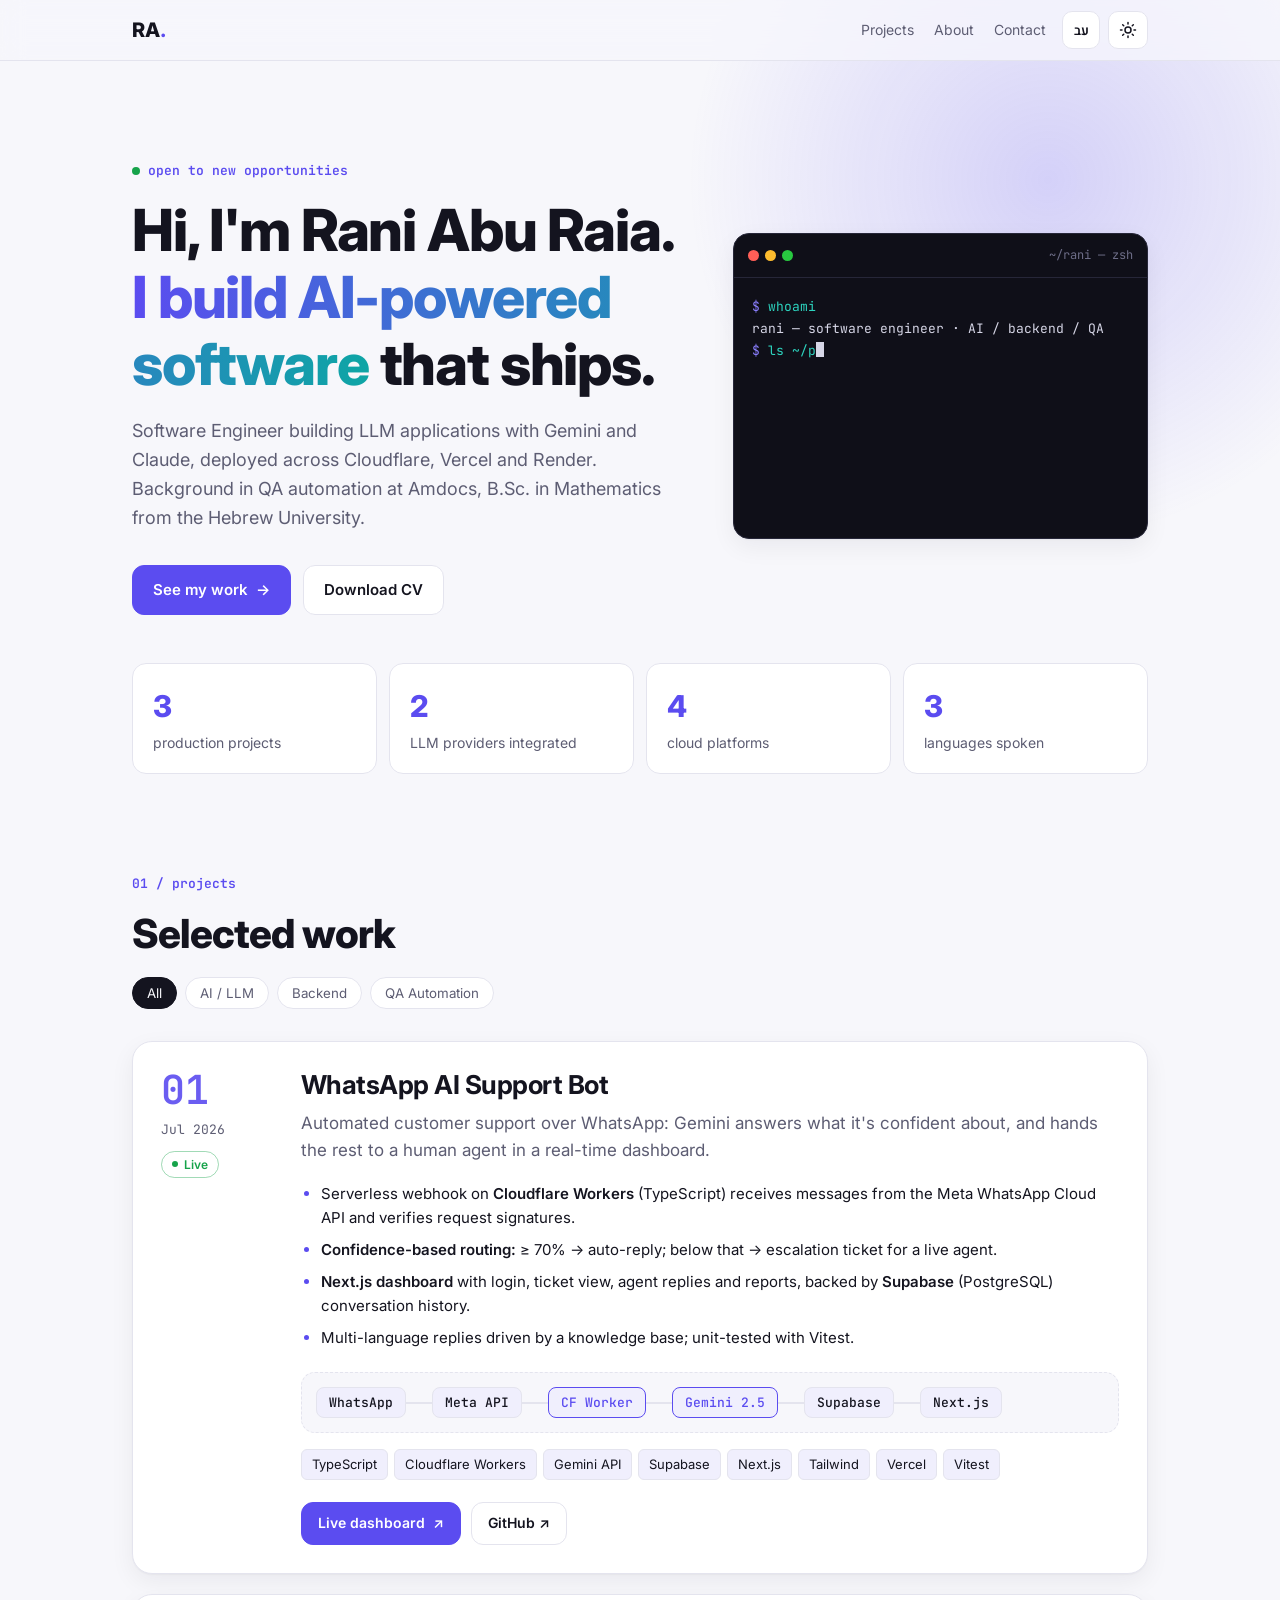
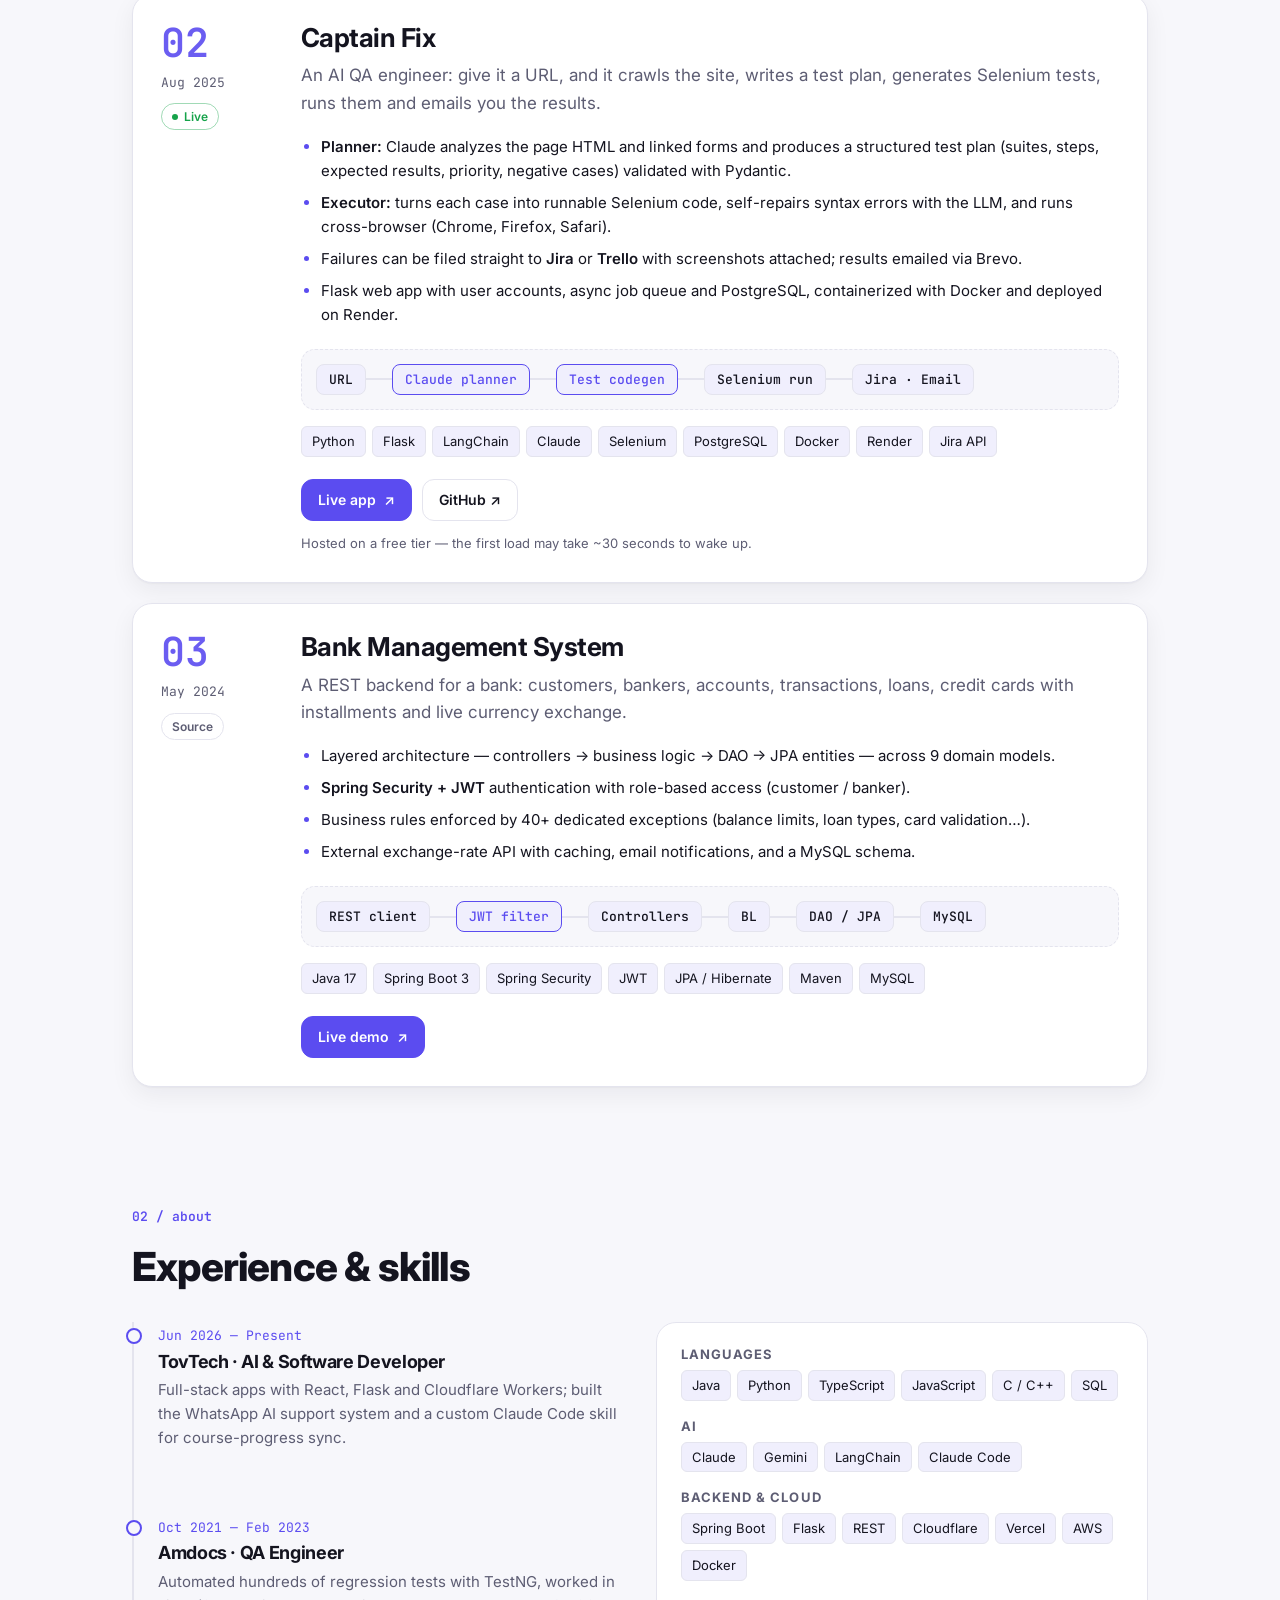
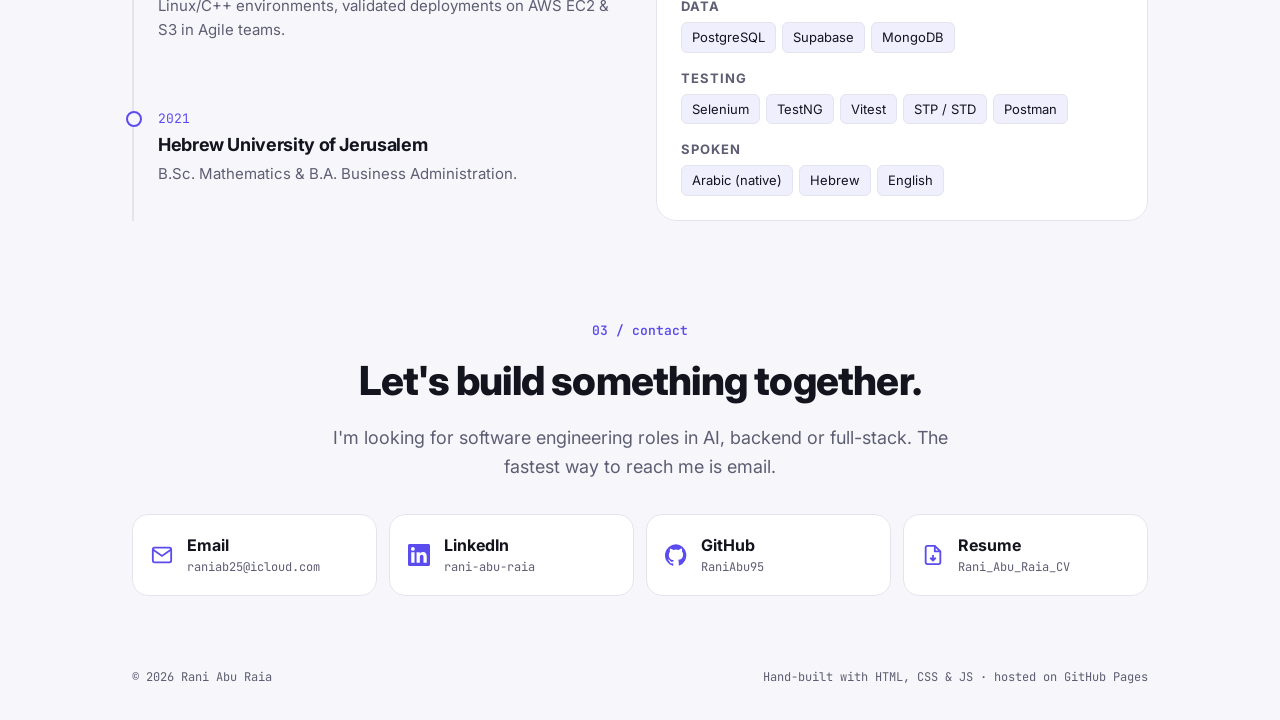
==== index.html @ 5d2013bf "Fix Hebrew spelling of name in hero Co-Authored-By: Claude Opus 5.5 (1M context) <noreply@anthropic." ====
<!doctype html>
<html lang="en" dir="ltr">
<head>
  <meta charset="utf-8">
  <meta name="viewport" content="width=device-width, initial-scale=1">
  <title>Rani Abu Raia · Portfolio</title>
  <meta name="description" content="Rani Abu Raia — Software Engineer building LLM applications. Projects: Captain Fix, WhatsApp AI Support Bot, Bank Management System.">
  <meta property="og:title" content="Rani Abu Raia · Portfolio">
  <meta property="og:description" content="Software Engineer building LLM applications (Gemini, Claude), deployed across cloud platforms.">
  <meta property="og:type" content="website">
  <link rel="icon" href="data:image/svg+xml,<svg xmlns='http://www.w3.org/2000/svg' viewBox='0 0 64 64'><rect width='64' height='64' rx='14' fill='%236d5efc'/><text x='32' y='42' font-family='monospace' font-size='28' font-weight='700' fill='white' text-anchor='middle'>RA</text></svg>">
  <link rel="preconnect" href="https://fonts.googleapis.com">
  <link rel="preconnect" href="https://fonts.gstatic.com" crossorigin>
  <link href="https://fonts.googleapis.com/css2?family=Inter:wght@400;500;600;700;800&family=Heebo:wght@400;500;700;800&family=JetBrains+Mono:wght@400;600&display=swap" rel="stylesheet">
  <link rel="stylesheet" href="style.css">
  <script>
    // Apply saved language/theme before paint to avoid a flash.
    try {
      var l = localStorage.getItem('lang'); if (l === 'he') { document.documentElement.lang = 'he'; document.documentElement.dir = 'rtl'; }
      var t = localStorage.getItem('theme'); if (t) document.documentElement.dataset.theme = t;
    } catch (e) {}
  </script>
</head>
<body>
  <header class="nav">
    <div class="wrap nav-inner">
      <a class="logo" href="#top">RA<span>.</span></a>
      <nav class="nav-links">
        <a href="#projects"><span lang="en">Projects</span><span lang="he">פרויקטים</span></a>
        <a href="#about"><span lang="en">About</span><span lang="he">עליי</span></a>
        <a href="#contact"><span lang="en">Contact</span><span lang="he">צור קשר</span></a>
      </nav>
      <div class="nav-actions">
        <button class="icon-btn" id="lang-toggle" aria-label="Switch language">
          <span lang="en">עב</span><span lang="he">EN</span>
        </button>
        <button class="icon-btn" id="theme-toggle" aria-label="Toggle theme">
          <svg class="i-sun" viewBox="0 0 24 24" width="18" height="18" fill="none" stroke="currentColor" stroke-width="2" stroke-linecap="round"><circle cx="12" cy="12" r="4"/><path d="M12 2v2M12 20v2M4.9 4.9l1.4 1.4M17.7 17.7l1.4 1.4M2 12h2M20 12h2M4.9 19.1l1.4-1.4M17.7 6.3l1.4-1.4"/></svg>
          <svg class="i-moon" viewBox="0 0 24 24" width="18" height="18" fill="none" stroke="currentColor" stroke-width="2" stroke-linecap="round"><path d="M21 12.8A9 9 0 1 1 11.2 3a7 7 0 0 0 9.8 9.8z"/></svg>
        </button>
      </div>
    </div>
  </header>

  <main id="top">
    <!-- HERO -->
    <section class="hero wrap">
      <div class="hero-text">
        <p class="eyebrow mono"><span class="dot"></span><span lang="en">Open to new opportunities</span><span lang="he">פתוח להזדמנויות חדשות</span></p>
        <h1>
          <span lang="en">Hi, I'm Rani Abu Raia.<br><span class="grad">I build AI-powered software</span> that ships.</span>
          <span lang="he">היי, אני ראני אבו ריא.<br><span class="grad">אני בונה תוכנה מבוססת AI</span> שעולה לאוויר.</span>
        </h1>
        <p class="lead">
          <span lang="en">Software Engineer building LLM applications with Gemini and Claude, deployed across Cloudflare, Vercel and Render. Background in QA automation at Amdocs, B.Sc. in Mathematics from the Hebrew University.</span>
          <span lang="he">מהנדס תוכנה שבונה אפליקציות LLM עם Gemini ו-Claude, ומפרסם אותן על Cloudflare, Vercel ו-Render. רקע באוטומציית QA באמדוקס, ותואר ראשון במתמטיקה מהאוניברסיטה העברית.</span>
        </p>
        <div class="cta">
          <a class="btn primary" href="#projects"><span lang="en">See my work</span><span lang="he">לפרויקטים שלי</span> <span class="arrow">→</span></a>
          <a class="btn" href="assets/Rani_Abu_Raia_CV.docx" download><span lang="en">Download CV</span><span lang="he">הורדת קורות חיים</span></a>
        </div>
      </div>

      <div class="terminal" aria-hidden="true">
        <div class="term-bar"><i></i><i></i><i></i><span class="mono">~/rani — zsh</span></div>
        <pre class="mono" id="term"></pre>
      </div>
    </section>

    <!-- STATS -->
    <section class="wrap stats">
      <div class="stat"><b>3</b><span lang="en">production projects</span><span lang="he">פרויקטים באוויר</span></div>
      <div class="stat"><b>2</b><span lang="en">LLM providers integrated</span><span lang="he">ספקי LLM משולבים</span></div>
      <div class="stat"><b>4</b><span lang="en">cloud platforms</span><span lang="he">פלטפורמות ענן</span></div>
      <div class="stat"><b>3</b><span lang="en">languages spoken</span><span lang="he">שפות מדוברות</span></div>
    </section>

    <!-- PROJECTS -->
    <section id="projects" class="wrap section">
      <div class="section-head">
        <p class="eyebrow mono">01 / <span lang="en">projects</span><span lang="he">פרויקטים</span></p>
        <h2><span lang="en">Selected work</span><span lang="he">עבודות נבחרות</span></h2>
        <div class="filters" role="tablist">
          <button class="chip active" data-filter="all"><span lang="en">All</span><span lang="he">הכל</span></button>
          <button class="chip" data-filter="ai">AI / LLM</button>
          <button class="chip" data-filter="backend">Backend</button>
          <button class="chip" data-filter="qa"><span lang="en">QA Automation</span><span lang="he">אוטומציית QA</span></button>
        </div>
      </div>

      <!-- WhatsApp -->
      <article class="project reveal" data-tags="ai backend">
        <div class="p-meta">
          <span class="p-num mono">01</span>
          <span class="p-date mono">Jul 2026</span>
          <span class="badge live"><span class="dot"></span>Live</span>
        </div>
        <div class="p-body">
          <h3><span lang="en">WhatsApp AI Support Bot</span><span lang="he">בוט תמיכה AI בוואטסאפ</span></h3>
          <p class="p-tagline">
            <span lang="en">Automated customer support over WhatsApp: Gemini answers what it's confident about, and hands the rest to a human agent in a real-time dashboard.</span>
            <span lang="he">מערכת תמיכת לקוחות אוטומטית בוואטסאפ: Gemini עונה כשהוא בטוח בתשובה, ומעביר את השאר לנציג אנושי בדשבורד בזמן אמת.</span>
          </p>
          <ul class="p-points">
            <li><span lang="en">Serverless webhook on <b>Cloudflare Workers</b> (TypeScript) receives messages from the Meta WhatsApp Cloud API and verifies request signatures.</span><span lang="he"><b>Webhook</b> ללא שרת על Cloudflare Workers ‏(TypeScript) שמקבל הודעות מ-Meta WhatsApp Cloud API ומאמת חתימות.</span></li>
            <li><span lang="en"><b>Confidence-based routing:</b> ≥ 70% → auto-reply; below that → escalation ticket for a live agent.</span><span lang="he"><b>ניתוב לפי רמת ביטחון:</b> מעל 70% – תשובה אוטומטית; מתחת – פתיחת קריאה לנציג אנושי.</span></li>
            <li><span lang="en"><b>Next.js dashboard</b> with login, ticket view, agent replies and reports, backed by <b>Supabase</b> (PostgreSQL) conversation history.</span><span lang="he"><b>דשבורד Next.js</b> עם התחברות, ניהול קריאות, מענה של נציגים ודוחות, על גבי היסטוריית שיחות ב-<b>Supabase</b>.</span></li>
            <li><span lang="en">Multi-language replies driven by a knowledge base; unit-tested with Vitest.</span><span lang="he">תמיכה בריבוי שפות על בסיס מאגר ידע; בדיקות יחידה עם Vitest.</span></li>
          </ul>
          <div class="flow" aria-label="Architecture">
            <span class="node">WhatsApp</span><span class="edge"></span>
            <span class="node">Meta API</span><span class="edge"></span>
            <span class="node hl">CF Worker</span><span class="edge"></span>
            <span class="node hl">Gemini 2.5</span><span class="edge"></span>
            <span class="node">Supabase</span><span class="edge"></span>
            <span class="node">Next.js</span>
          </div>
          <div class="stack">
            <span>TypeScript</span><span>Cloudflare Workers</span><span>Gemini API</span><span>Supabase</span><span>Next.js</span><span>Tailwind</span><span>Vercel</span><span>Vitest</span>
          </div>
          <div class="p-links">
            <a class="btn primary sm" href="https://whatsapp-support-bot-nine.vercel.app" target="_blank" rel="noopener"><span lang="en">Live dashboard</span><span lang="he">דשבורד חי</span> ↗</a>
            <a class="btn sm" href="https://github.com/RaniAbu95/whatsapp-support-bot" target="_blank" rel="noopener">GitHub ↗</a>
          </div>
        </div>
      </article>

      <!-- Captain Fix -->
      <article class="project reveal" data-tags="ai qa backend">
        <div class="p-meta">
          <span class="p-num mono">02</span>
          <span class="p-date mono">Aug 2025</span>
          <span class="badge live"><span class="dot"></span>Live</span>
        </div>
        <div class="p-body">
          <h3>Captain Fix</h3>
          <p class="p-tagline">
            <span lang="en">An AI QA engineer: give it a URL, and it crawls the site, writes a test plan, generates Selenium tests, runs them and emails you the results.</span>
            <span lang="he">מהנדס QA מבוסס AI: נותנים לו כתובת אתר, והוא סורק אותו, כותב תוכנית בדיקות, מייצר בדיקות Selenium, מריץ אותן ושולח את התוצאות במייל.</span>
          </p>
          <ul class="p-points">
            <li><span lang="en"><b>Planner:</b> Claude analyzes the page HTML and linked forms and produces a structured test plan (suites, steps, expected results, priority, negative cases) validated with Pydantic.</span><span lang="he"><b>Planner:</b> ‏Claude מנתח את ה-HTML של האתר ושל הטפסים המקושרים ומפיק תוכנית בדיקות מובנית (סוויטות, צעדים, תוצאה צפויה, עדיפות, בדיקות שליליות) שמאומתת עם Pydantic.</span></li>
            <li><span lang="en"><b>Executor:</b> turns each case into runnable Selenium code, self-repairs syntax errors with the LLM, and runs cross-browser (Chrome, Firefox, Safari).</span><span lang="he"><b>Executor:</b> ממיר כל מקרה בדיקה לקוד Selenium, מתקן שגיאות תחביר בעזרת ה-LLM, ומריץ על כמה דפדפנים (Chrome, Firefox, Safari).</span></li>
            <li><span lang="en">Failures can be filed straight to <b>Jira</b> or <b>Trello</b> with screenshots attached; results emailed via Brevo.</span><span lang="he">כשלונות נפתחים אוטומטית כבאגים ב-<b>Jira</b> או ב-<b>Trello</b> עם צילומי מסך; התוצאות נשלחות במייל דרך Brevo.</span></li>
            <li><span lang="en">Flask web app with user accounts, async job queue and PostgreSQL, containerized with Docker and deployed on Render.</span><span lang="he">אפליקציית Flask עם משתמשים, הרצה אסינכרונית ו-PostgreSQL, ארוזה ב-Docker ומפורסמת ב-Render.</span></li>
          </ul>
          <div class="flow" aria-label="Architecture">
            <span class="node">URL</span><span class="edge"></span>
            <span class="node hl">Claude planner</span><span class="edge"></span>
            <span class="node hl">Test codegen</span><span class="edge"></span>
            <span class="node">Selenium run</span><span class="edge"></span>
            <span class="node">Jira · Email</span>
          </div>
          <div class="stack">
            <span>Python</span><span>Flask</span><span>LangChain</span><span>Claude</span><span>Selenium</span><span>PostgreSQL</span><span>Docker</span><span>Render</span><span>Jira API</span>
          </div>
          <div class="p-links">
            <a class="btn primary sm" href="https://captin-fix-deployed-1.onrender.com/" target="_blank" rel="noopener"><span lang="en">Live app</span><span lang="he">אפליקציה חיה</span> ↗</a>
            <a class="btn sm" href="https://github.com/RaniAbu95/Captin-Fix-deployed" target="_blank" rel="noopener">GitHub ↗</a>
          </div>
          <p class="note"><span lang="en">Hosted on a free tier — the first load may take ~30 seconds to wake up.</span><span lang="he">מתארח בשכבה חינמית – הטעינה הראשונה עשויה לקחת כ-30 שניות.</span></p>
        </div>
      </article>

      <!-- Bank -->
      <article class="project reveal" data-tags="backend">
        <div class="p-meta">
          <span class="p-num mono">03</span>
          <span class="p-date mono">May 2024</span>
          <span class="badge"><span lang="en">Source</span><span lang="he">קוד</span></span>
        </div>
        <div class="p-body">
          <h3><span lang="en">Bank Management System</span><span lang="he">מערכת ניהול בנק</span></h3>
          <p class="p-tagline">
            <span lang="en">A REST backend for a bank: customers, bankers, accounts, transactions, loans, credit cards with installments and live currency exchange.</span>
            <span lang="he">שרת REST לבנק: לקוחות, בנקאים, חשבונות, העברות, הלוואות, כרטיסי אשראי עם תשלומים והמרת מטבע בזמן אמת.</span>
          </p>
          <ul class="p-points">
            <li><span lang="en">Layered architecture — controllers → business logic → DAO → JPA entities — across 9 domain models.</span><span lang="he">ארכיטקטורה בשכבות – Controllers ← לוגיקה עסקית ← DAO ← ישויות JPA – על פני 9 מודלים.</span></li>
            <li><span lang="en"><b>Spring Security + JWT</b> authentication with role-based access (customer / banker).</span><span lang="he">אימות עם <b>Spring Security + JWT</b> והרשאות לפי תפקיד (לקוח / בנקאי).</span></li>
            <li><span lang="en">Business rules enforced by 40+ dedicated exceptions (balance limits, loan types, card validation…).</span><span lang="he">כללים עסקיים שנאכפים דרך יותר מ-40 חריגות ייעודיות (מגבלות יתרה, סוגי הלוואות, אימות כרטיס…).</span></li>
            <li><span lang="en">External exchange-rate API with caching, email notifications, and a MySQL schema.</span><span lang="he">חיבור ל-API חיצוני לשערי מטבע עם Caching, התראות במייל וסכמת MySQL.</span></li>
          </ul>
          <div class="flow" aria-label="Architecture">
            <span class="node">REST client</span><span class="edge"></span>
            <span class="node hl">JWT filter</span><span class="edge"></span>
            <span class="node">Controllers</span><span class="edge"></span>
            <span class="node">BL</span><span class="edge"></span>
            <span class="node">DAO / JPA</span><span class="edge"></span>
            <span class="node">MySQL</span>
          </div>
          <div class="stack">
            <span>Java 17</span><span>Spring Boot 3</span><span>Spring Security</span><span>JWT</span><span>JPA / Hibernate</span><span>Maven</span><span>MySQL</span>
          </div>
          <div class="p-links">
            <a class="btn primary sm" href="https://bank.rani-support.com/login" target="_blank" rel="noopener"><span lang="en">Live demo</span><span lang="he">לאתר החי</span> ↗</a>
          </div>
        </div>
      </article>
    </section>

    <!-- ABOUT -->
    <section id="about" class="wrap section">
      <div class="section-head">
        <p class="eyebrow mono">02 / <span lang="en">about</span><span lang="he">עליי</span></p>
        <h2><span lang="en">Experience &amp; skills</span><span lang="he">ניסיון וכישורים</span></h2>
      </div>
      <div class="about-grid">
        <div class="timeline">
          <div class="t-item reveal">
            <span class="t-date mono">Jun 2026 — <span lang="en">Present</span><span lang="he">היום</span></span>
            <h4>TovTech · <span lang="en">AI &amp; Software Developer</span><span lang="he">מפתח AI ותוכנה</span></h4>
            <p><span lang="en">Full-stack apps with React, Flask and Cloudflare Workers; built the WhatsApp AI support system and a custom Claude Code skill for course-progress sync.</span><span lang="he">פיתוח Full-stack עם React, ‏Flask ו-Cloudflare Workers; בניית מערכת התמיכה בוואטסאפ ו-Skill מותאם ל-Claude Code לסנכרון התקדמות בקורסים.</span></p>
          </div>
          <div class="t-item reveal">
            <span class="t-date mono">Oct 2021 — Feb 2023</span>
            <h4>Amdocs · <span lang="en">QA Engineer</span><span lang="he">מהנדס QA</span></h4>
            <p><span lang="en">Automated hundreds of regression tests with TestNG, worked in Linux/C++ environments, validated deployments on AWS EC2 &amp; S3 in Agile teams.</span><span lang="he">אוטומציה של מאות בדיקות רגרסיה עם TestNG, עבודה בסביבות Linux/C++, ואימות פריסות על AWS EC2 ו-S3 בצוותי Agile.</span></p>
          </div>
          <div class="t-item reveal">
            <span class="t-date mono">2021</span>
            <h4><span lang="en">Hebrew University of Jerusalem</span><span lang="he">האוניברסיטה העברית בירושלים</span></h4>
            <p><span lang="en">B.Sc. Mathematics &amp; B.A. Business Administration.</span><span lang="he">B.Sc. במתמטיקה ו-B.A. במנהל עסקים.</span></p>
          </div>
        </div>
        <div class="skills reveal">
          <div class="s-group"><h5 lang="en">Languages</h5><h5 lang="he">שפות תכנות</h5><div class="stack"><span>Java</span><span>Python</span><span>TypeScript</span><span>JavaScript</span><span>C / C++</span><span>SQL</span></div></div>
          <div class="s-group"><h5>AI</h5><div class="stack"><span>Claude</span><span>Gemini</span><span>LangChain</span><span>Claude Code</span></div></div>
          <div class="s-group"><h5>Backend &amp; Cloud</h5><div class="stack"><span>Spring Boot</span><span>Flask</span><span>REST</span><span>Cloudflare</span><span>Vercel</span><span>AWS</span><span>Docker</span></div></div>
          <div class="s-group"><h5>Data</h5><div class="stack"><span>PostgreSQL</span><span>Supabase</span><span>MongoDB</span></div></div>
          <div class="s-group"><h5>Testing</h5><div class="stack"><span>Selenium</span><span>TestNG</span><span>Vitest</span><span>STP / STD</span><span>Postman</span></div></div>
          <div class="s-group"><h5 lang="en">Spoken</h5><h5 lang="he">שפות</h5><div class="stack"><span lang="en">Arabic (native)</span><span lang="he">ערבית (שפת אם)</span><span lang="en">Hebrew</span><span lang="he">עברית</span><span lang="en">English</span><span lang="he">אנגלית</span></div></div>
        </div>
      </div>
    </section>

    <!-- CONTACT -->
    <section id="contact" class="wrap section contact reveal">
      <p class="eyebrow mono">03 / <span lang="en">contact</span><span lang="he">צור קשר</span></p>
      <h2><span lang="en">Let's build something together.</span><span lang="he">בואו נבנה משהו ביחד.</span></h2>
      <p class="lead"><span lang="en">I'm looking for software engineering roles in AI, backend or full-stack. The fastest way to reach me is email.</span><span lang="he">אני מחפש תפקידי פיתוח תוכנה בתחומי AI, Backend או Full-stack. הדרך המהירה ביותר להשיג אותי היא במייל.</span></p>
      <div class="contact-links">
        <a class="c-card" href="mailto:raniab25@icloud.com">
          <svg viewBox="0 0 24 24" width="22" height="22" fill="none" stroke="currentColor" stroke-width="2"><rect x="2" y="4" width="20" height="16" rx="2"/><path d="m22 6-10 7L2 6"/></svg>
          <span><b>Email</b><small class="mono">raniab25@icloud.com</small></span>
        </a>
        <a class="c-card" href="https://www.linkedin.com/in/rani-abu-raia-162a55394/" target="_blank" rel="noopener">
          <svg viewBox="0 0 24 24" width="22" height="22" fill="currentColor"><path d="M20.45 20.45h-3.55v-5.57c0-1.33-.03-3.04-1.85-3.04-1.85 0-2.14 1.45-2.14 2.94v5.67H9.35V9h3.41v1.56h.05c.48-.9 1.64-1.85 3.37-1.85 3.6 0 4.27 2.37 4.27 5.46v6.28zM5.34 7.43a2.06 2.06 0 1 1 0-4.12 2.06 2.06 0 0 1 0 4.12zM7.12 20.45H3.56V9h3.56v11.45zM22.22 0H1.77C.79 0 0 .77 0 1.73v20.54C0 23.23.79 24 1.77 24h20.45c.98 0 1.78-.77 1.78-1.73V1.73C24 .77 23.2 0 22.22 0z"/></svg>
          <span><b>LinkedIn</b><small class="mono">rani-abu-raia</small></span>
        </a>
        <a class="c-card" href="https://github.com/RaniAbu95" target="_blank" rel="noopener">
          <svg viewBox="0 0 24 24" width="22" height="22" fill="currentColor"><path d="M12 .3a12 12 0 0 0-3.8 23.4c.6.1.8-.3.8-.6v-2c-3.3.7-4-1.6-4-1.6-.6-1.4-1.4-1.8-1.4-1.8-1-.7.1-.7.1-.7 1.2.1 1.8 1.2 1.8 1.2 1 1.8 2.8 1.3 3.5 1 .1-.8.4-1.3.7-1.6-2.7-.3-5.5-1.3-5.5-6 0-1.2.5-2.3 1.3-3.1-.2-.4-.6-1.6.1-3.2 0 0 1-.3 3.3 1.2a11.5 11.5 0 0 1 6 0C17.3 4.7 18.3 5 18.3 5c.7 1.6.3 2.8.1 3.2.8.8 1.3 1.9 1.3 3.2 0 4.6-2.8 5.6-5.5 5.9.4.4.8 1.1.8 2.2v3.3c0 .3.2.7.8.6A12 12 0 0 0 12 .3"/></svg>
          <span><b>GitHub</b><small class="mono">RaniAbu95</small></span>
        </a>
        <a class="c-card" href="assets/Rani_Abu_Raia_CV.docx" download>
          <svg viewBox="0 0 24 24" width="22" height="22" fill="none" stroke="currentColor" stroke-width="2"><path d="M14 2H6a2 2 0 0 0-2 2v16a2 2 0 0 0 2 2h12a2 2 0 0 0 2-2V8z"/><path d="M14 2v6h6M12 18v-6M9 15l3 3 3-3"/></svg>
          <span><b lang="en">Resume</b><b lang="he">קורות חיים</b><small class="mono">Rani_Abu_Raia_CV</small></span>
        </a>
      </div>
    </section>
  </main>

  <footer class="wrap footer mono">
    <span>© <span id="year">2026</span> Rani Abu Raia</span>
    <span lang="en">Hand-built with HTML, CSS &amp; JS · hosted on GitHub Pages</span><span lang="he">נבנה ב-HTML, ‏CSS ו-JS · מתארח ב-GitHub Pages</span>
  </footer>

  <script src="script.js"></script>
</body>
</html>
---- style.css ----
/* ---------- tokens ---------- */
:root {
  --bg: #f7f7fb;
  --bg-2: #ffffff;
  --text: #14141f;
  --muted: #5d5d73;
  --line: #e4e4ee;
  --accent: #5b4cf0;
  --accent-2: #0ea5a5;
  --node: #f0effd;
  --shadow: 0 1px 2px rgba(20, 20, 40, .04), 0 8px 24px rgba(20, 20, 40, .06);
  --live: #16a34a;
  color-scheme: light;
}
@media (prefers-color-scheme: dark) {
  :root:not([data-theme="light"]) {
    --bg: #0b0b12;
    --bg-2: #13131d;
    --text: #ececf4;
    --muted: #9a9ab2;
    --line: #25253a;
    --accent: #8b7fff;
    --accent-2: #2dd4bf;
    --node: #1c1b2e;
    --shadow: 0 1px 2px rgba(0, 0, 0, .3), 0 8px 30px rgba(0, 0, 0, .35);
    --live: #4ade80;
    color-scheme: dark;
  }
}
:root[data-theme="dark"] {
  --bg: #0b0b12;
  --bg-2: #13131d;
  --text: #ececf4;
  --muted: #9a9ab2;
  --line: #25253a;
  --accent: #8b7fff;
  --accent-2: #2dd4bf;
  --node: #1c1b2e;
  --shadow: 0 1px 2px rgba(0, 0, 0, .3), 0 8px 30px rgba(0, 0, 0, .35);
  --live: #4ade80;
  color-scheme: dark;
}

/* ---------- language switching ---------- */
html[lang="en"] [lang="he"],
html[lang="he"] [lang="en"] { display: none !important; }

/* ---------- base ---------- */
* { box-sizing: border-box; }
html { scroll-behavior: smooth; scroll-padding-top: 72px; }
body {
  margin: 0;
  background: var(--bg);
  color: var(--text);
  font: 16px/1.6 "Inter", system-ui, sans-serif;
  -webkit-font-smoothing: antialiased;
  overflow-x: hidden;
}
html[lang="he"] body { font-family: "Heebo", "Inter", system-ui, sans-serif; }
body::before {
  content: "";
  position: fixed; inset: -20% -10% auto auto;
  width: 60vw; height: 60vw; max-width: 720px; max-height: 720px;
  background: radial-gradient(closest-side, color-mix(in srgb, var(--accent) 22%, transparent), transparent);
  pointer-events: none; z-index: -1;
}
a { color: inherit; text-decoration: none; }
.mono { font-family: "JetBrains Mono", ui-monospace, monospace; }
.wrap { width: 100%; max-width: 1080px; margin: 0 auto; padding: 0 16px; }
@media (min-width: 720px) { .wrap { padding: 0 32px; } }
h1, h2, h3, h4, h5 { margin: 0; line-height: 1.15; letter-spacing: -.02em; }
html[lang="he"] h1, html[lang="he"] h2, html[lang="he"] h3 { letter-spacing: 0; }

/* ---------- nav ---------- */
.nav {
  position: sticky; top: 0; z-index: 10;
  backdrop-filter: saturate(1.4) blur(12px);
  background: color-mix(in srgb, var(--bg) 78%, transparent);
  border-bottom: 1px solid var(--line);
}
.nav-inner { display: flex; align-items: center; gap: 16px; height: 60px; }
.logo { font-weight: 800; font-size: 20px; }
.logo span { color: var(--accent); }
.nav-links { display: flex; gap: 20px; margin-inline-start: auto; font-size: 14px; color: var(--muted); }
.nav-links a:hover { color: var(--text); }
.nav-actions { display: flex; gap: 8px; }
@media (max-width: 560px) { .nav-links { display: none; } .nav-actions { margin-inline-start: auto; } }
.icon-btn {
  display: grid; place-items: center;
  min-width: 38px; height: 38px; padding: 0 10px;
  border-radius: 10px; border: 1px solid var(--line);
  background: var(--bg-2); color: var(--text);
  font: 600 13px "Heebo", "Inter", sans-serif; cursor: pointer;
}
.icon-btn:hover { border-color: var(--accent); }
.i-moon { display: none; }
:root[data-theme="dark"] .i-sun { display: none; }
:root[data-theme="dark"] .i-moon { display: block; }

/* ---------- hero ---------- */
.hero {
  display: grid; gap: 40px; align-items: center;
  padding-top: 72px; padding-bottom: 48px;
}
@media (min-width: 920px) { .hero { grid-template-columns: 1.15fr .85fr; padding-top: 96px; } }
.eyebrow { display: inline-flex; align-items: center; gap: 8px; margin: 0 0 16px; color: var(--accent); font-size: 13px; font-weight: 600; text-transform: lowercase; }
.dot { width: 8px; height: 8px; border-radius: 50%; background: var(--live); box-shadow: 0 0 0 0 var(--live); animation: pulse 2s infinite; }
@keyframes pulse { 0% { box-shadow: 0 0 0 0 color-mix(in srgb, var(--live) 60%, transparent); } 70%, 100% { box-shadow: 0 0 0 8px transparent; } }
h1 { font-size: clamp(34px, 6vw, 58px); font-weight: 800; }
.grad { background: linear-gradient(90deg, var(--accent), var(--accent-2)); -webkit-background-clip: text; background-clip: text; color: transparent; }
.lead { color: var(--muted); font-size: 18px; max-width: 60ch; margin: 20px 0 0; }
.cta { display: flex; flex-wrap: wrap; gap: 12px; margin-top: 32px; }
.btn {
  display: inline-flex; align-items: center; gap: 8px;
  padding: 12px 20px; border-radius: 12px;
  border: 1px solid var(--line); background: var(--bg-2);
  font-weight: 600; font-size: 15px;
  transition: transform .15s, border-color .15s, box-shadow .15s;
}
.btn:hover { transform: translateY(-2px); border-color: var(--accent); box-shadow: var(--shadow); }
.btn.primary { background: var(--accent); border-color: var(--accent); color: #fff; }
.btn.sm { padding: 9px 16px; font-size: 14px; }
html[dir="rtl"] .arrow { transform: scaleX(-1); display: inline-block; }

.terminal {
  border-radius: 16px; overflow: hidden;
  background: #0f0f18; border: 1px solid #262638;
  box-shadow: var(--shadow); direction: ltr;
}
.term-bar { display: flex; align-items: center; gap: 6px; padding: 12px 14px; border-bottom: 1px solid #262638; }
.term-bar i { width: 11px; height: 11px; border-radius: 50%; background: #ff5f57; }
.term-bar i:nth-child(2) { background: #febc2e; }
.term-bar i:nth-child(3) { background: #28c840; }
.term-bar span { margin-inline-start: auto; font-size: 12px; color: #6e6e88; }
#term { margin: 0; padding: 18px; min-height: 260px; font-size: 13px; line-height: 1.7; color: #d6d6e6; white-space: pre-wrap; }
#term .p { color: #8b7fff; }
#term .c { color: #2dd4bf; }
#term .m { color: #6e6e88; }
#term .cursor { display: inline-block; width: 8px; height: 15px; background: #d6d6e6; vertical-align: -2px; animation: blink 1s steps(1) infinite; }
@keyframes blink { 50% { opacity: 0; } }

/* ---------- stats ---------- */
.stats { display: grid; grid-template-columns: repeat(2, 1fr); gap: 12px; }
@media (min-width: 720px) { .stats { grid-template-columns: repeat(4, 1fr); } }
.stat { padding: 18px 20px; border: 1px solid var(--line); border-radius: 14px; background: var(--bg-2); }
.stat b { display: block; font-size: 30px; font-weight: 800; color: var(--accent); }
.stat span { color: var(--muted); font-size: 14px; }

/* ---------- sections ---------- */
.section { padding-top: 96px; scroll-margin-top: -72px; }
.section-head { margin-bottom: 32px; }
h2 { font-size: clamp(28px, 4vw, 40px); font-weight: 800; }
.filters { display: flex; flex-wrap: wrap; gap: 8px; margin-top: 20px; }
.chip {
  padding: 7px 14px; border-radius: 999px; cursor: pointer;
  border: 1px solid var(--line); background: var(--bg-2); color: var(--muted);
  font: 500 14px inherit; font-family: inherit;
}
.chip:hover { color: var(--text); }
.chip.active { background: var(--text); color: var(--bg); border-color: var(--text); }

/* ---------- project cards ---------- */
.project {
  display: grid; gap: 20px;
  padding: 28px; margin-bottom: 20px;
  border: 1px solid var(--line); border-radius: 20px;
  background: var(--bg-2); box-shadow: var(--shadow);
  transition: border-color .2s, transform .2s;
}
@media (max-width: 480px) { .project { padding: 20px; } }
@media (min-width: 820px) { .project { grid-template-columns: 120px 1fr; } }
.project:hover { border-color: color-mix(in srgb, var(--accent) 45%, var(--line)); }
.project.hidden { display: none; }
.p-meta { display: flex; flex-wrap: wrap; gap: 10px; align-items: center; align-content: start; }
@media (min-width: 820px) { .p-meta { flex-direction: column; align-items: flex-start; } }
.p-num { font-size: 40px; font-weight: 600; line-height: 1; color: var(--accent); opacity: .9; }
.p-date { font-size: 13px; color: var(--muted); }
.badge { display: inline-flex; align-items: center; gap: 6px; padding: 3px 10px; border-radius: 999px; border: 1px solid var(--line); font-size: 12px; font-weight: 600; color: var(--muted); }
.badge.live { color: var(--live); border-color: color-mix(in srgb, var(--live) 40%, transparent); }
.badge .dot { width: 6px; height: 6px; }
.p-body h3 { font-size: 26px; font-weight: 700; }
.p-tagline { margin: 10px 0 0; font-size: 17px; color: var(--muted); }
.p-points { margin: 18px 0 0; padding-inline-start: 20px; display: grid; gap: 8px; font-size: 15px; }
.p-points li::marker { color: var(--accent); }
.p-points b { font-weight: 600; }

.flow {
  display: flex; flex-wrap: wrap; align-items: center; gap: 6px 0;
  margin-top: 22px; padding: 14px; border-radius: 14px;
  background: var(--bg); border: 1px dashed var(--line);
  direction: ltr;
}
.node { padding: 6px 12px; border-radius: 8px; background: var(--node); border: 1px solid var(--line); font: 500 13px "JetBrains Mono", monospace; white-space: nowrap; }
.node.hl { border-color: var(--accent); color: var(--accent); }
.edge { position: relative; width: 26px; height: 2px; background: var(--line); overflow: hidden; }
.edge::after { content: ""; position: absolute; top: 0; left: -40%; width: 40%; height: 100%; background: var(--accent); animation: flow 1.6s linear infinite; }
@keyframes flow { to { left: 100%; } }

.stack { display: flex; flex-wrap: wrap; gap: 6px; margin-top: 16px; }
.stack span { padding: 4px 10px; border-radius: 6px; font-size: 13px; background: var(--node); color: var(--text); border: 1px solid var(--line); }
.p-links { display: flex; flex-wrap: wrap; gap: 10px; margin-top: 22px; }
.note { margin: 12px 0 0; font-size: 13px; color: var(--muted); }

/* ---------- about ---------- */
.about-grid { display: grid; gap: 32px; }
@media (min-width: 880px) { .about-grid { grid-template-columns: 1fr 1fr; } }
.timeline { border-inline-start: 2px solid var(--line); padding-inline-start: 24px; display: grid; gap: 28px; }
.t-item { position: relative; }
.t-item::before { content: ""; position: absolute; inset-inline-start: -32px; top: 6px; width: 12px; height: 12px; border-radius: 50%; background: var(--bg); border: 2px solid var(--accent); }
.t-date { font-size: 13px; color: var(--accent); }
.t-item h4 { font-size: 18px; margin-top: 4px; }
.t-item p { margin: 6px 0 0; color: var(--muted); font-size: 15px; }
.skills { display: grid; gap: 18px; padding: 24px; border: 1px solid var(--line); border-radius: 20px; background: var(--bg-2); }
.s-group h5 { font-size: 13px; text-transform: uppercase; letter-spacing: .08em; color: var(--muted); }
.s-group .stack { margin-top: 8px; }

/* ---------- contact ---------- */
.contact { text-align: center; }
.contact .lead { margin-inline: auto; }
.contact-links { display: grid; gap: 12px; margin-top: 32px; grid-template-columns: 1fr; text-align: start; }
@media (min-width: 620px) { .contact-links { grid-template-columns: repeat(2, 1fr); } }
@media (min-width: 960px) { .contact-links { grid-template-columns: repeat(4, 1fr); } }
.c-card { display: flex; align-items: center; gap: 14px; padding: 18px; border-radius: 16px; border: 1px solid var(--line); background: var(--bg-2); transition: transform .15s, border-color .15s; min-width: 0; }
.c-card:hover { transform: translateY(-3px); border-color: var(--accent); }
.c-card svg { flex: none; color: var(--accent); }
.c-card span { display: grid; min-width: 0; }
.c-card small { color: var(--muted); font-size: 12px; overflow: hidden; text-overflow: ellipsis; white-space: nowrap; }

.footer { display: flex; flex-wrap: wrap; justify-content: space-between; gap: 8px; padding-top: 72px; padding-bottom: 32px; font-size: 12px; color: var(--muted); }

/* ---------- motion ---------- */
.reveal { opacity: 0; transform: translateY(18px); transition: opacity .6s ease, transform .6s ease; }
.reveal.in { opacity: 1; transform: none; }
@media (prefers-reduced-motion: reduce) {
  html { scroll-behavior: auto; }
  .reveal { opacity: 1; transform: none; transition: none; }
  .edge::after, .dot, #term .cursor { animation: none; }
}

/* keep grid children from overflowing narrow screens */
.hero > *, .project > *, .about-grid > * { min-width: 0; }
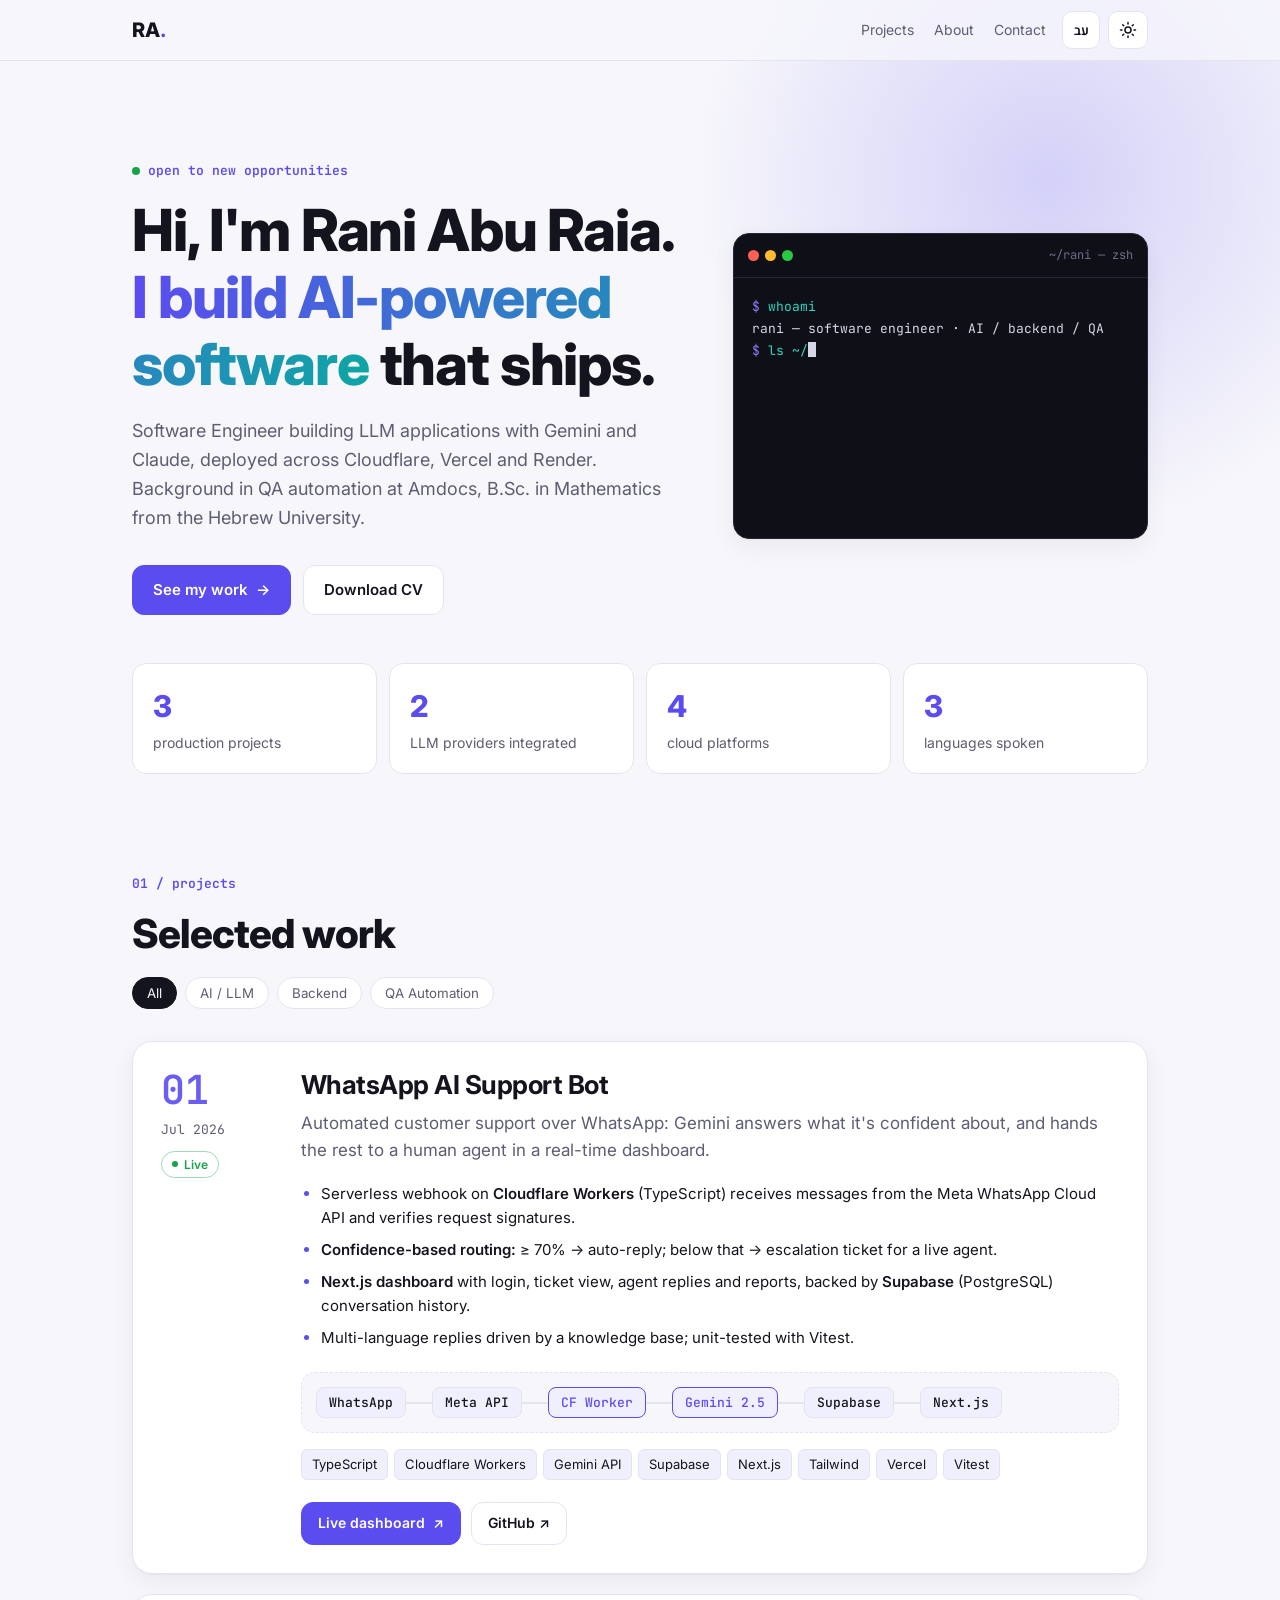
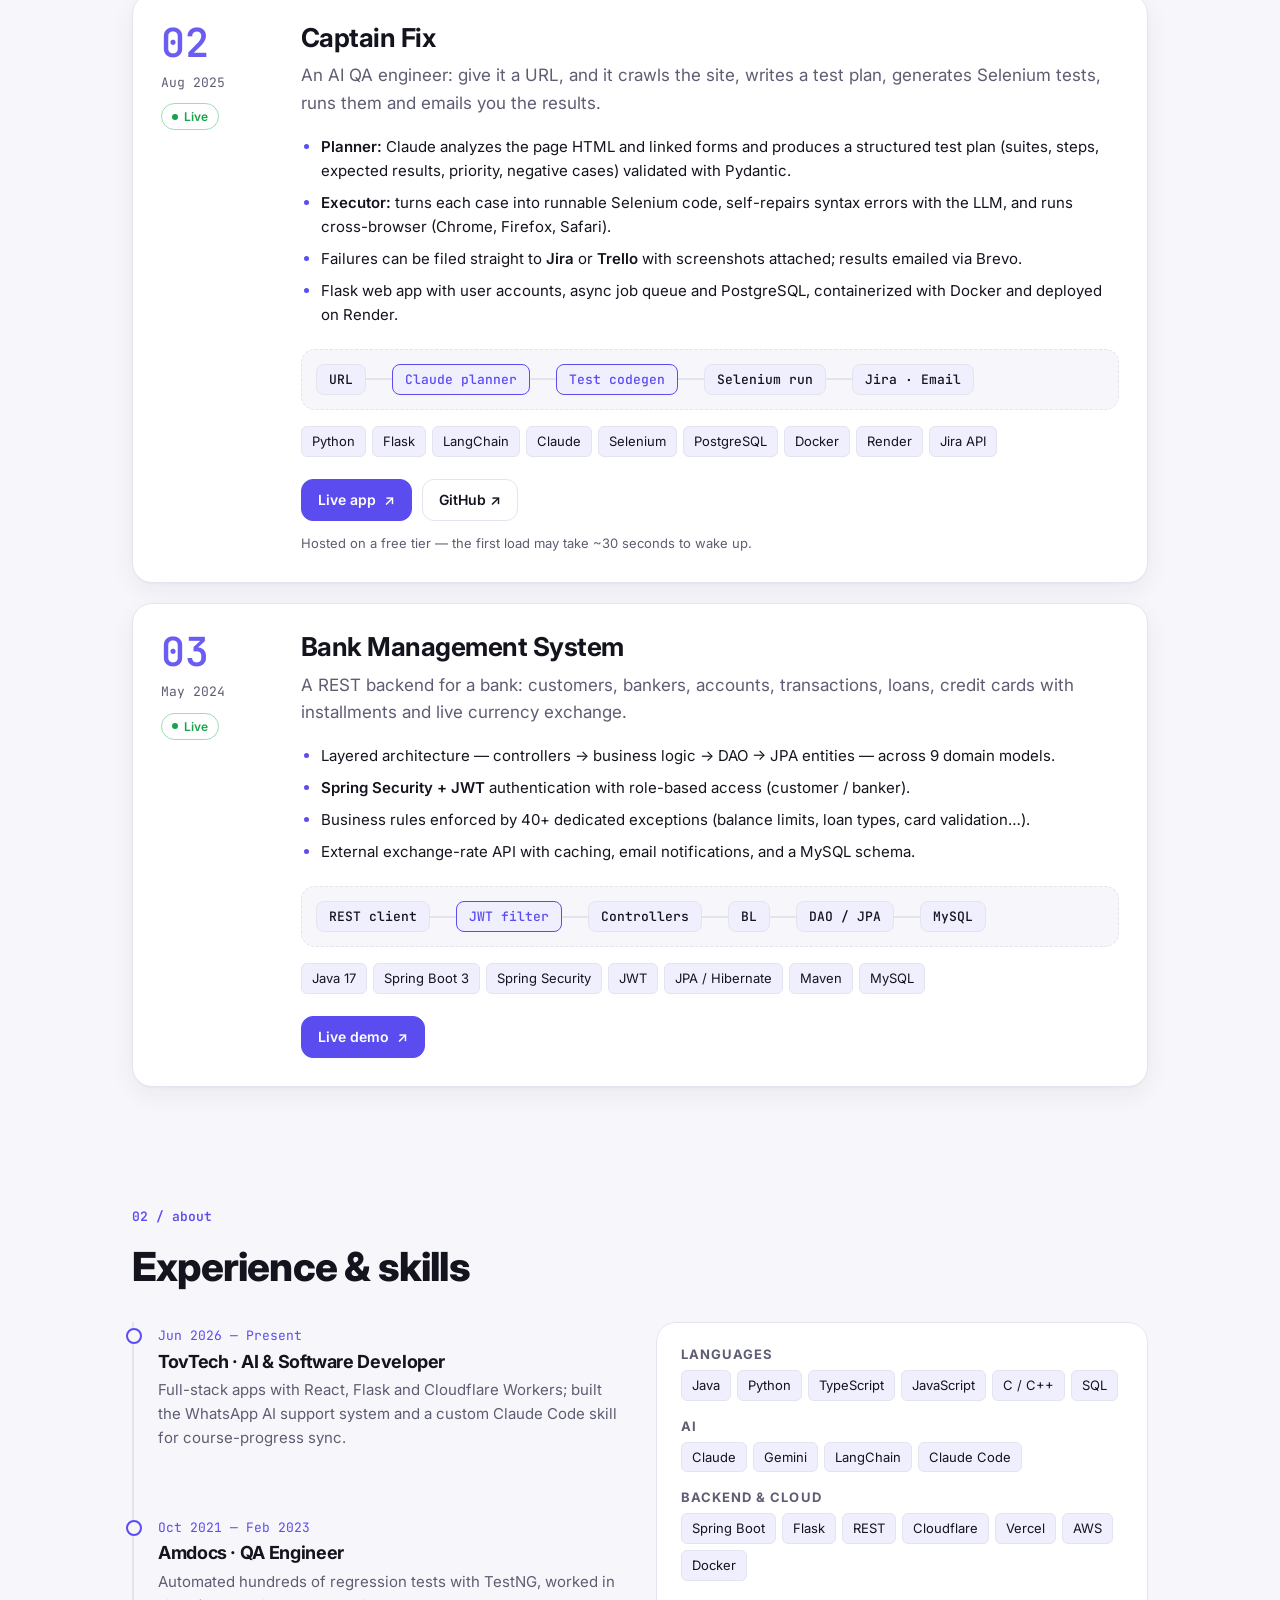
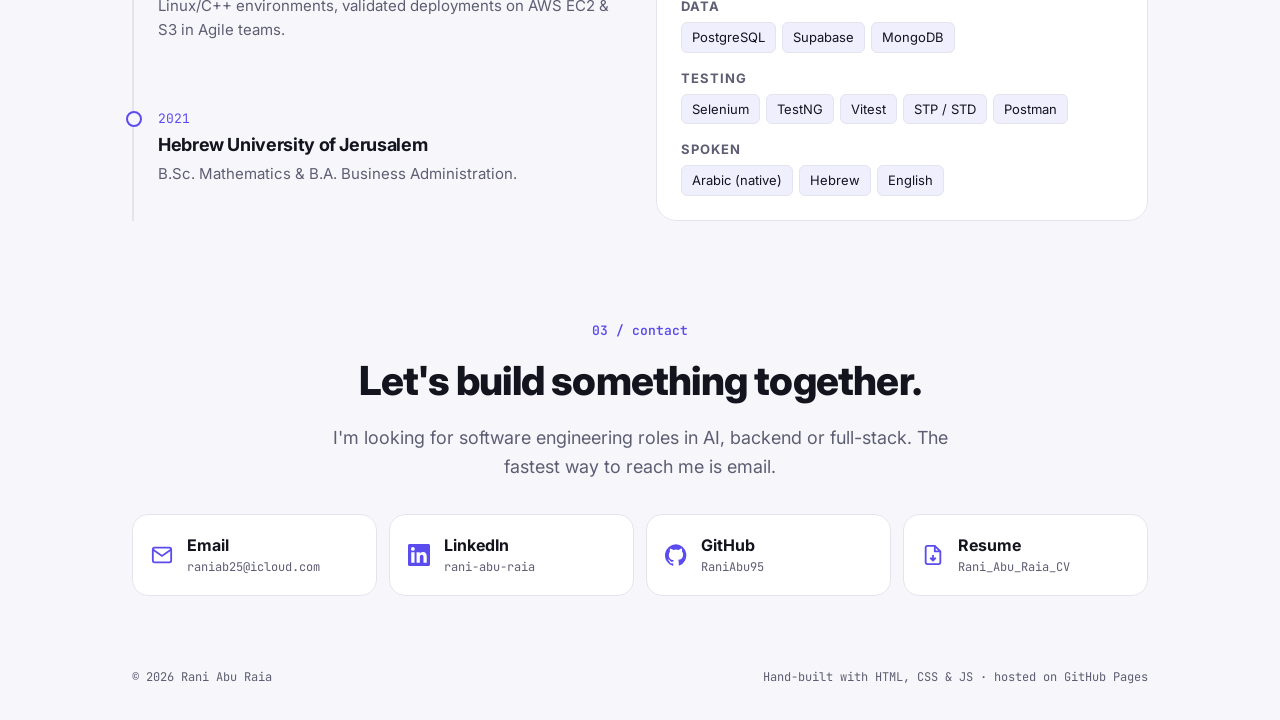
==== commit d9ab6a1c: "Mark Bank project as live Co-Authored-By: Claude Opus 5.5 (1M context) <noreply@anthropic.com>" ====
--- a/index.html
+++ b/index.html
@@ -167,7 +167,7 @@
         <div class="p-meta">
           <span class="p-num mono">03</span>
           <span class="p-date mono">May 2024</span>
-          <span class="badge"><span lang="en">Source</span><span lang="he">קוד</span></span>
+          <span class="badge live"><span class="dot"></span>Live</span>
         </div>
         <div class="p-body">
           <h3><span lang="en">Bank Management System</span><span lang="he">מערכת ניהול בנק</span></h3>
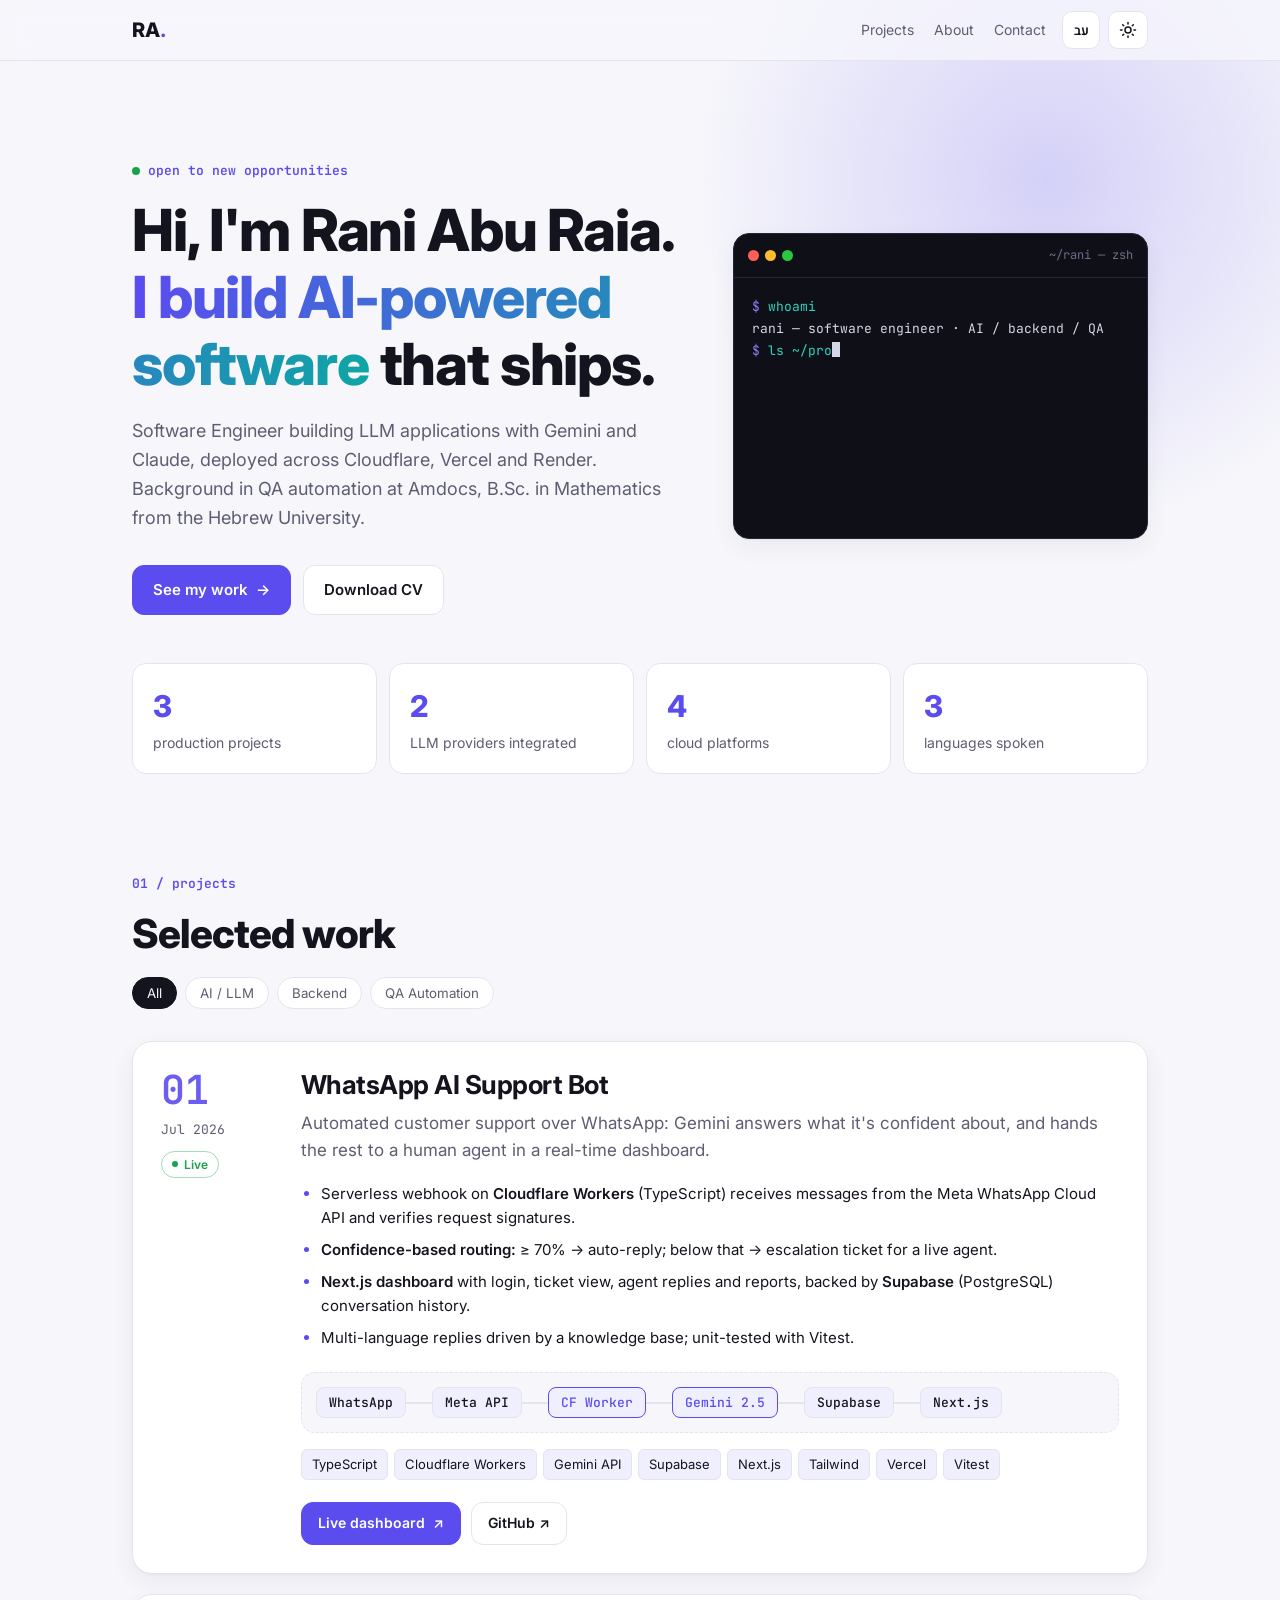
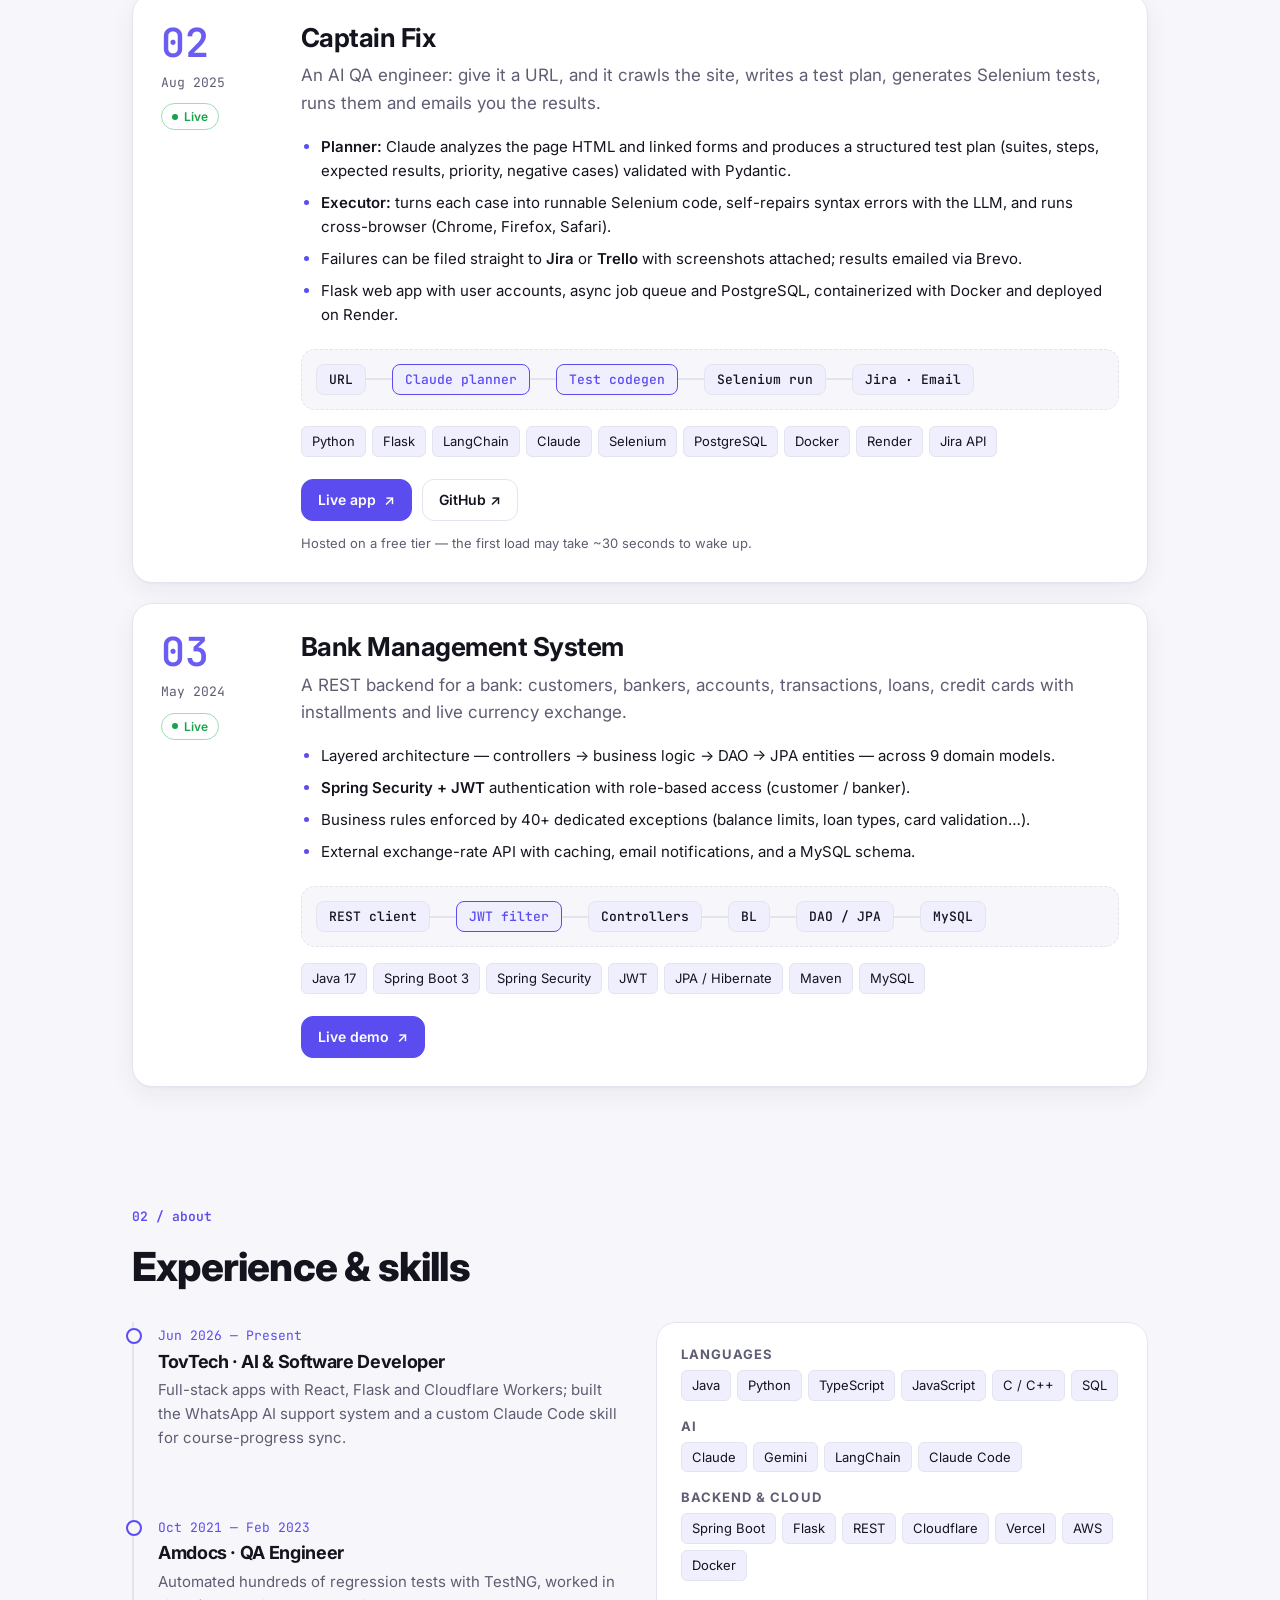
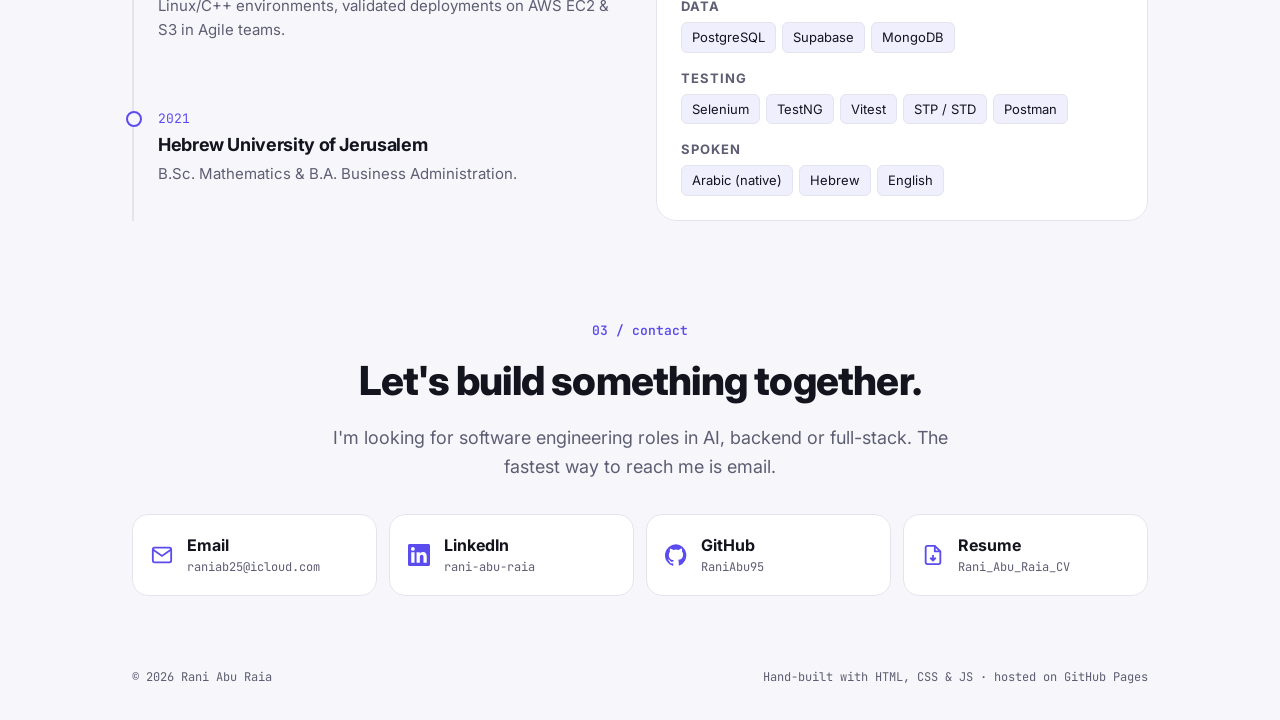
==== commit 58b0bc54: "Keep Bank live demo pointing at the login page Co-Authored-By: Claude Opus 5.5 (1M context) <noreply" ====
--- a/index.html
+++ b/index.html
@@ -119,7 +119,7 @@
             <span>TypeScript</span><span>Cloudflare Workers</span><span>Gemini API</span><span>Supabase</span><span>Next.js</span><span>Tailwind</span><span>Vercel</span><span>Vitest</span>
           </div>
           <div class="p-links">
-            <a class="btn primary sm" href="https://whatsapp-support-bot-nine.vercel.app" target="_blank" rel="noopener"><span lang="en">Live dashboard</span><span lang="he">דשבורד חי</span> ↗</a>
+            <a class="btn primary sm" href="https://whatsapp.rani-support.com" target="_blank" rel="noopener"><span lang="en">Live dashboard</span><span lang="he">דשבורד חי</span> ↗</a>
             <a class="btn sm" href="https://github.com/RaniAbu95/whatsapp-support-bot" target="_blank" rel="noopener">GitHub ↗</a>
           </div>
         </div>
@@ -155,7 +155,7 @@
             <span>Python</span><span>Flask</span><span>LangChain</span><span>Claude</span><span>Selenium</span><span>PostgreSQL</span><span>Docker</span><span>Render</span><span>Jira API</span>
           </div>
           <div class="p-links">
-            <a class="btn primary sm" href="https://captin-fix-deployed-1.onrender.com/" target="_blank" rel="noopener"><span lang="en">Live app</span><span lang="he">אפליקציה חיה</span> ↗</a>
+            <a class="btn primary sm" href="https://captain.rani-support.com/" target="_blank" rel="noopener"><span lang="en">Live app</span><span lang="he">אפליקציה חיה</span> ↗</a>
             <a class="btn sm" href="https://github.com/RaniAbu95/Captin-Fix-deployed" target="_blank" rel="noopener">GitHub ↗</a>
           </div>
           <p class="note"><span lang="en">Hosted on a free tier — the first load may take ~30 seconds to wake up.</span><span lang="he">מתארח בשכבה חינמית – הטעינה הראשונה עשויה לקחת כ-30 שניות.</span></p>
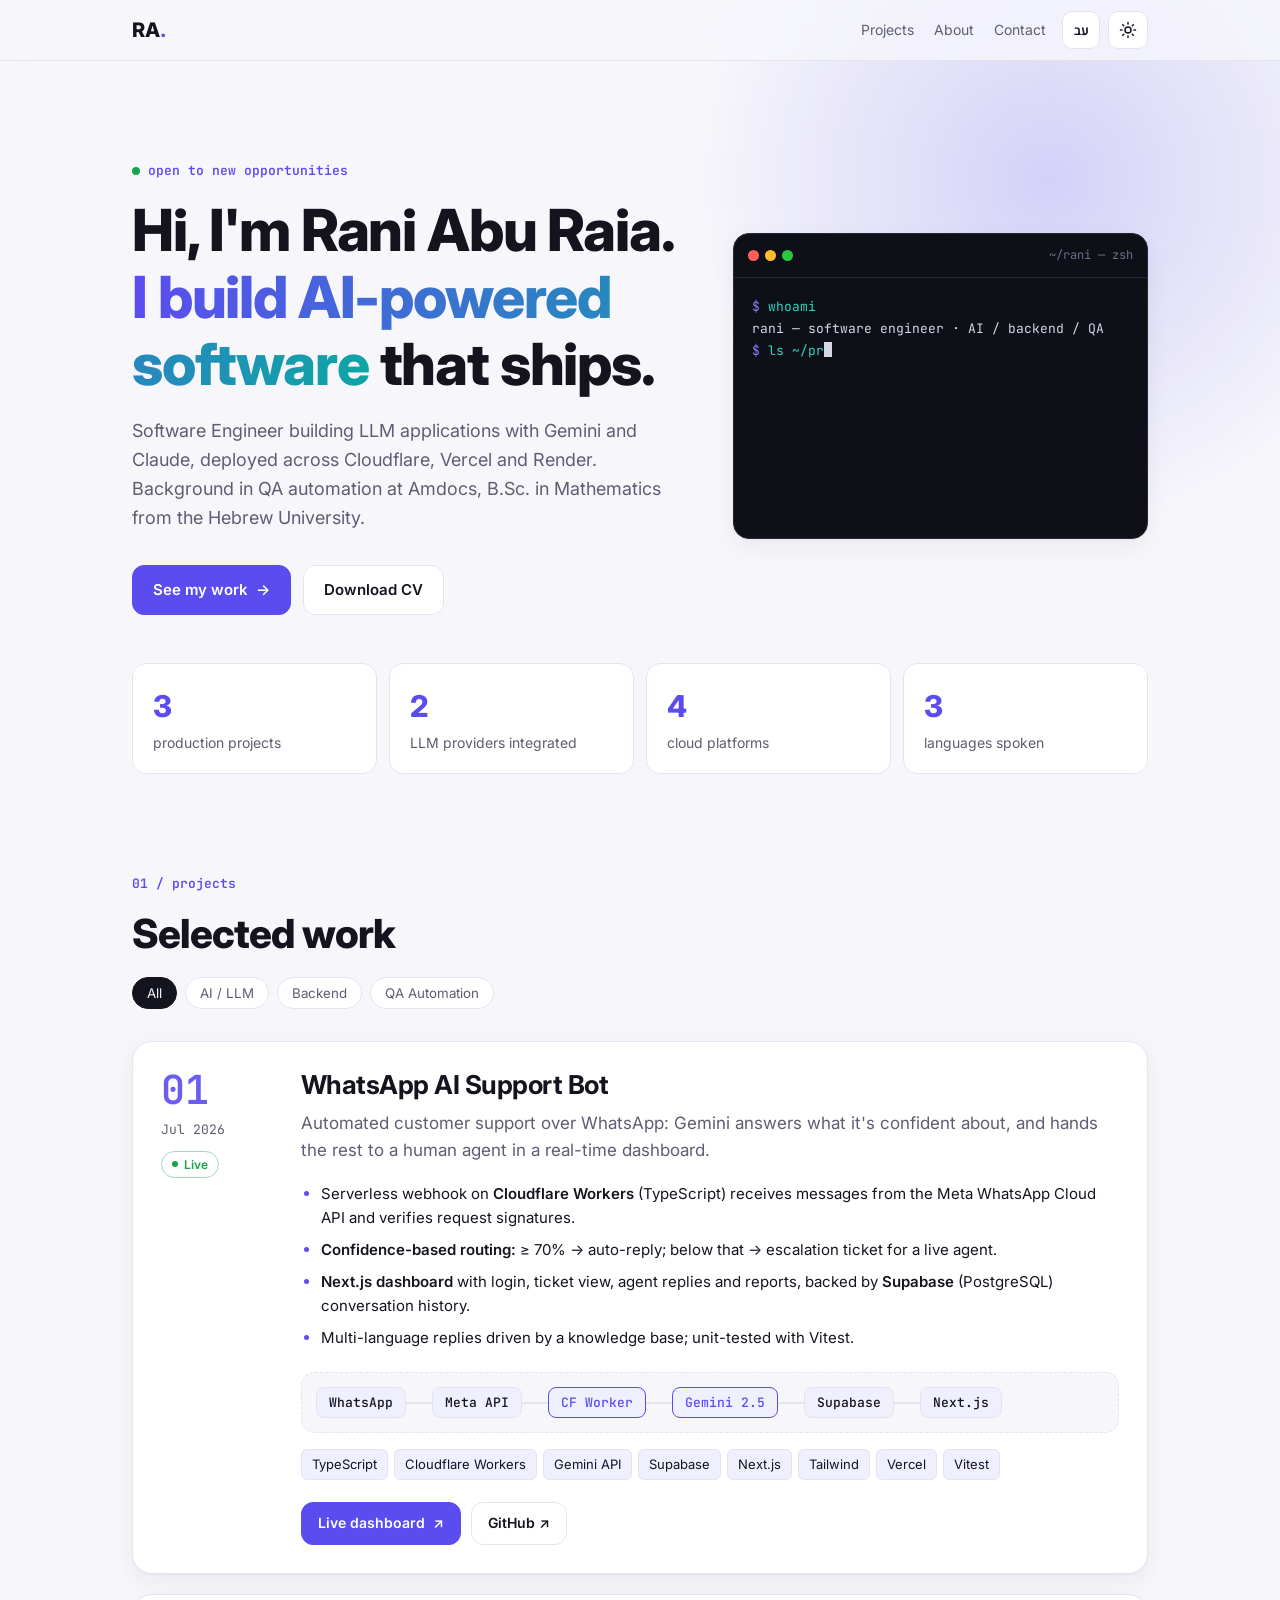
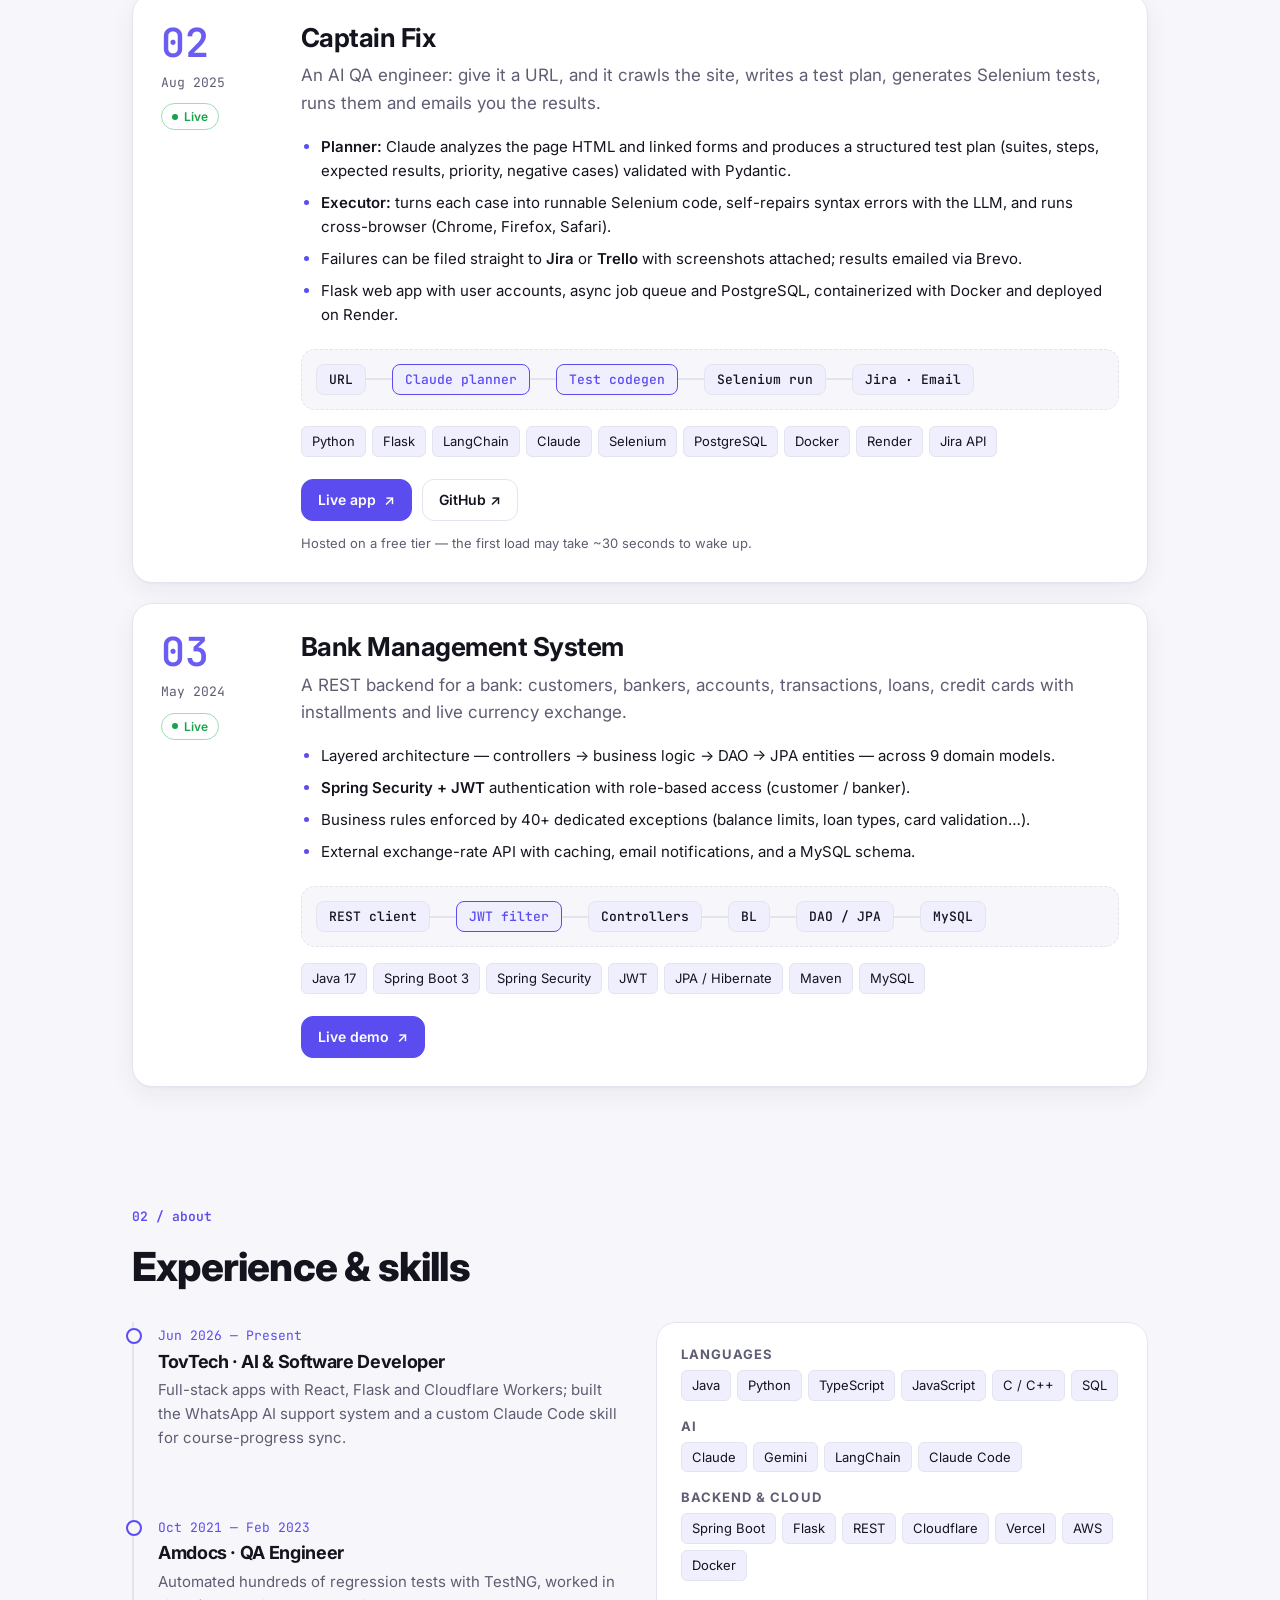
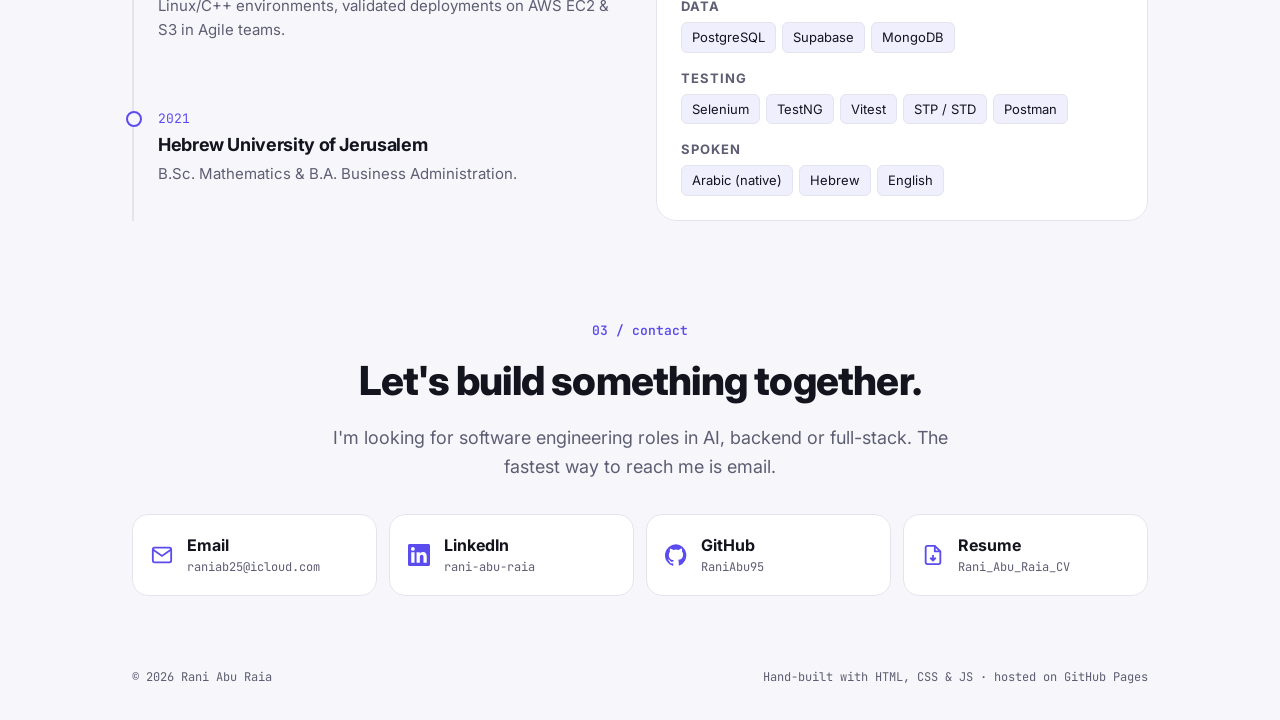
==== commit ce50b853: "Replace CV download with PDF version Co-Authored-By: Claude Opus 5.5 (1M context) <noreply@anthropic" ====
--- a/index.html
+++ b/index.html
@@ -57,7 +57,7 @@
         </p>
         <div class="cta">
           <a class="btn primary" href="#projects"><span lang="en">See my work</span><span lang="he">לפרויקטים שלי</span> <span class="arrow">→</span></a>
-          <a class="btn" href="assets/Rani_Abu_Raia_CV.docx" download><span lang="en">Download CV</span><span lang="he">הורדת קורות חיים</span></a>
+          <a class="btn" href="assets/Rani_Abu_Raia_CV.pdf" download><span lang="en">Download CV</span><span lang="he">הורדת קורות חיים</span></a>
         </div>
       </div>
 
@@ -252,7 +252,7 @@
           <svg viewBox="0 0 24 24" width="22" height="22" fill="currentColor"><path d="M12 .3a12 12 0 0 0-3.8 23.4c.6.1.8-.3.8-.6v-2c-3.3.7-4-1.6-4-1.6-.6-1.4-1.4-1.8-1.4-1.8-1-.7.1-.7.1-.7 1.2.1 1.8 1.2 1.8 1.2 1 1.8 2.8 1.3 3.5 1 .1-.8.4-1.3.7-1.6-2.7-.3-5.5-1.3-5.5-6 0-1.2.5-2.3 1.3-3.1-.2-.4-.6-1.6.1-3.2 0 0 1-.3 3.3 1.2a11.5 11.5 0 0 1 6 0C17.3 4.7 18.3 5 18.3 5c.7 1.6.3 2.8.1 3.2.8.8 1.3 1.9 1.3 3.2 0 4.6-2.8 5.6-5.5 5.9.4.4.8 1.1.8 2.2v3.3c0 .3.2.7.8.6A12 12 0 0 0 12 .3"/></svg>
           <span><b>GitHub</b><small class="mono">RaniAbu95</small></span>
         </a>
-        <a class="c-card" href="assets/Rani_Abu_Raia_CV.docx" download>
+        <a class="c-card" href="assets/Rani_Abu_Raia_CV.pdf" download>
           <svg viewBox="0 0 24 24" width="22" height="22" fill="none" stroke="currentColor" stroke-width="2"><path d="M14 2H6a2 2 0 0 0-2 2v16a2 2 0 0 0 2 2h12a2 2 0 0 0 2-2V8z"/><path d="M14 2v6h6M12 18v-6M9 15l3 3 3-3"/></svg>
           <span><b lang="en">Resume</b><b lang="he">קורות חיים</b><small class="mono">Rani_Abu_Raia_CV</small></span>
         </a>
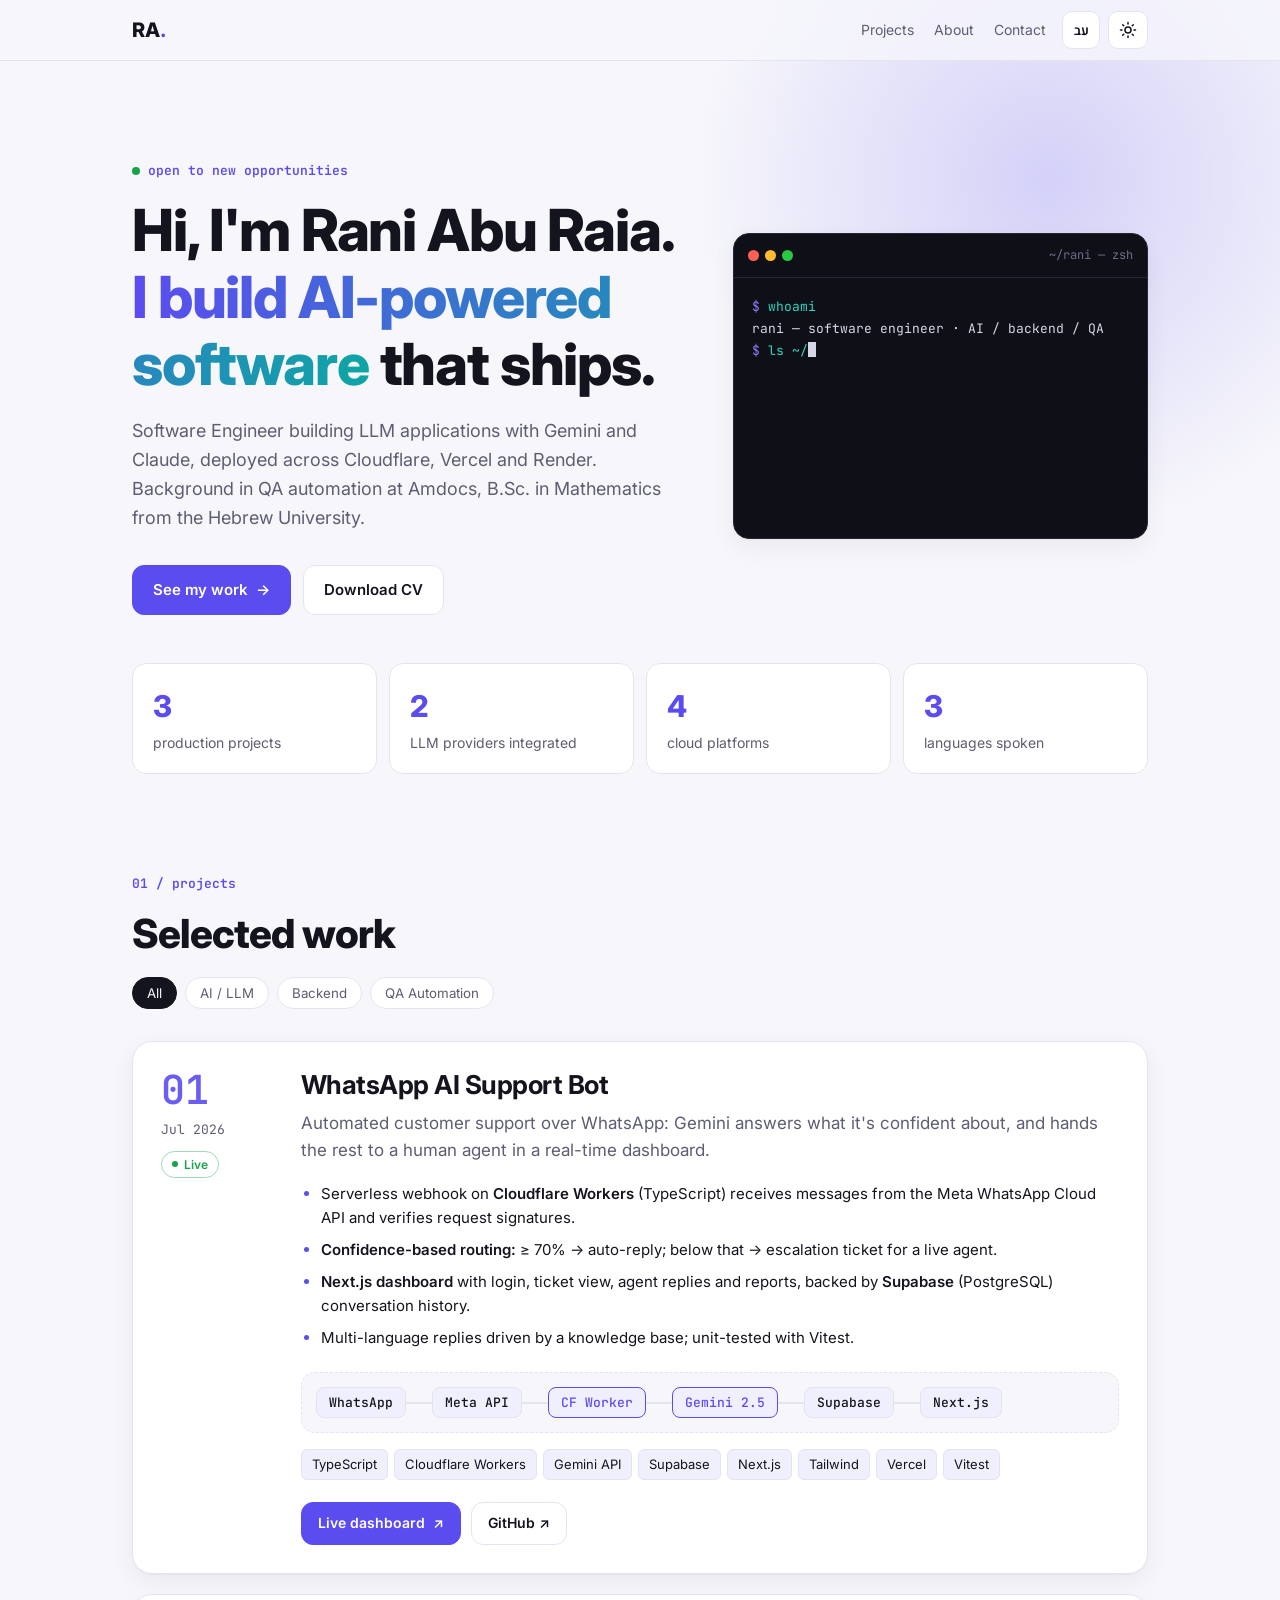
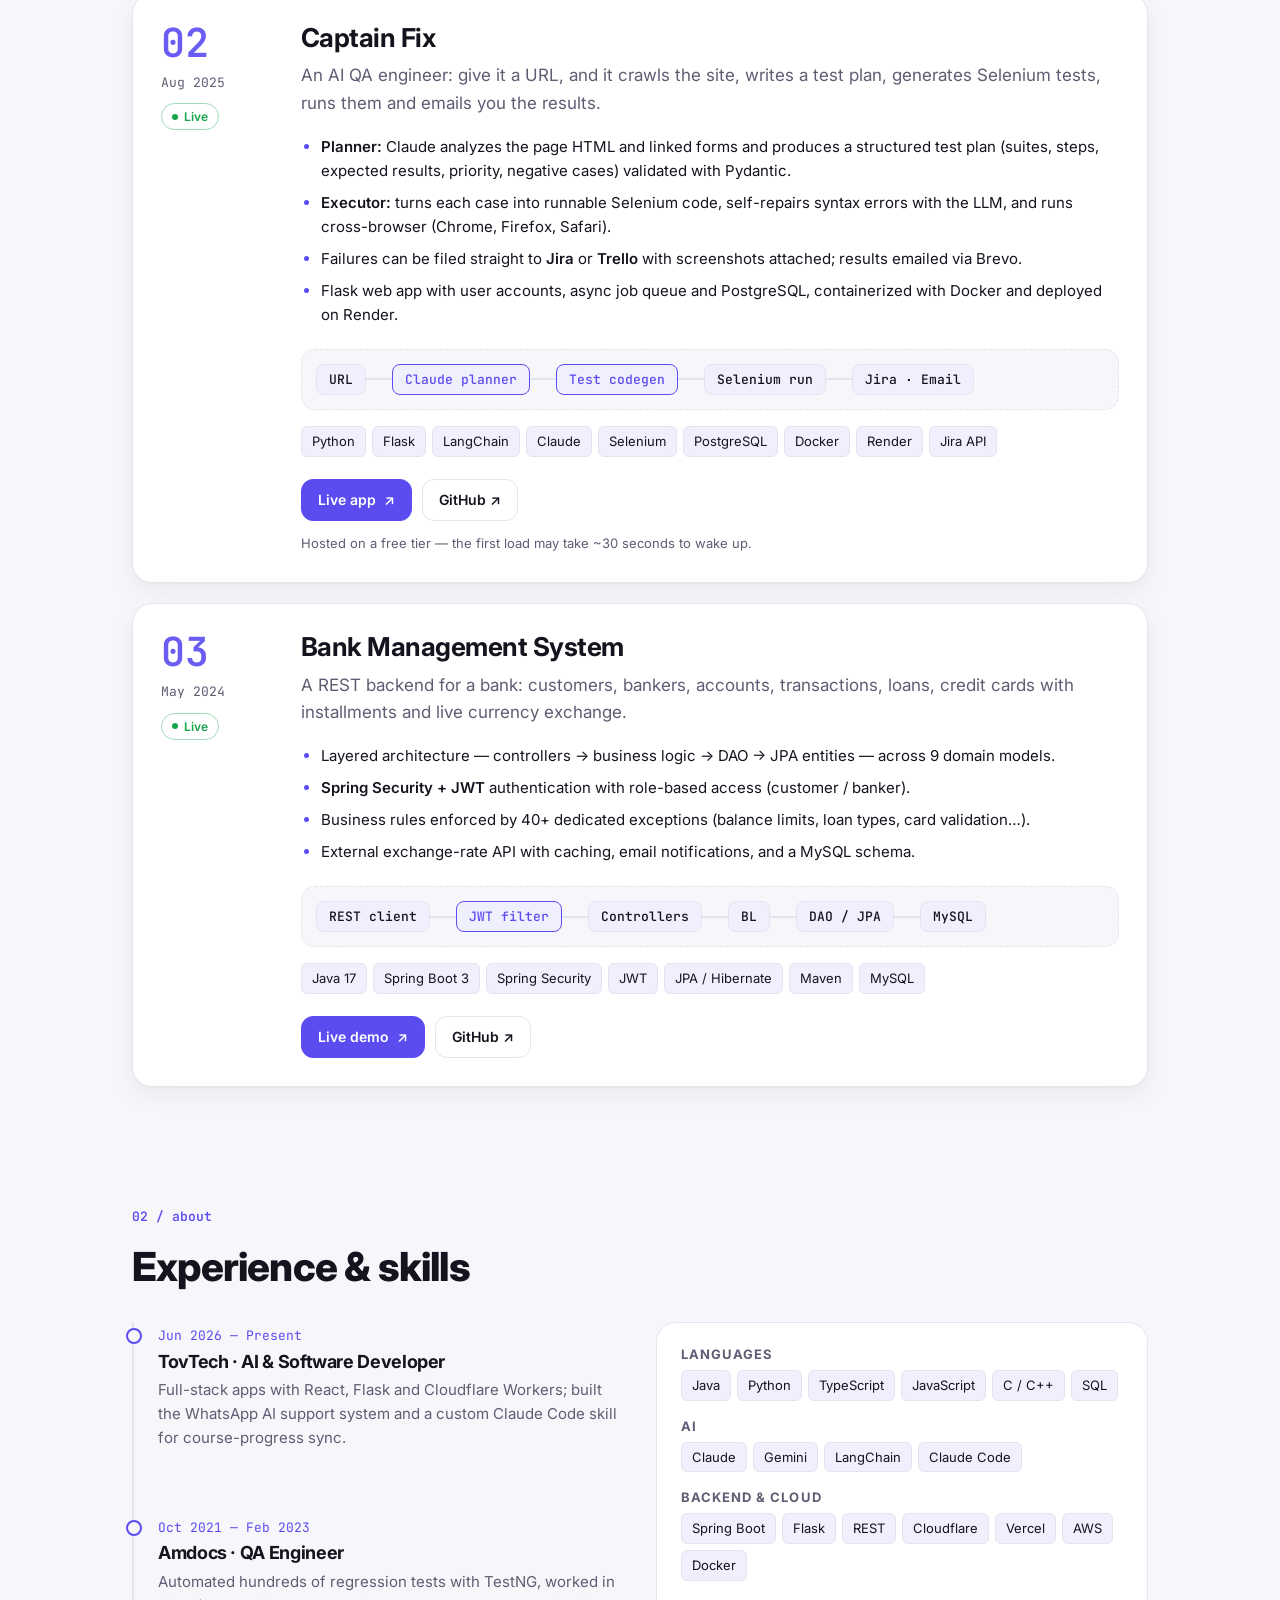
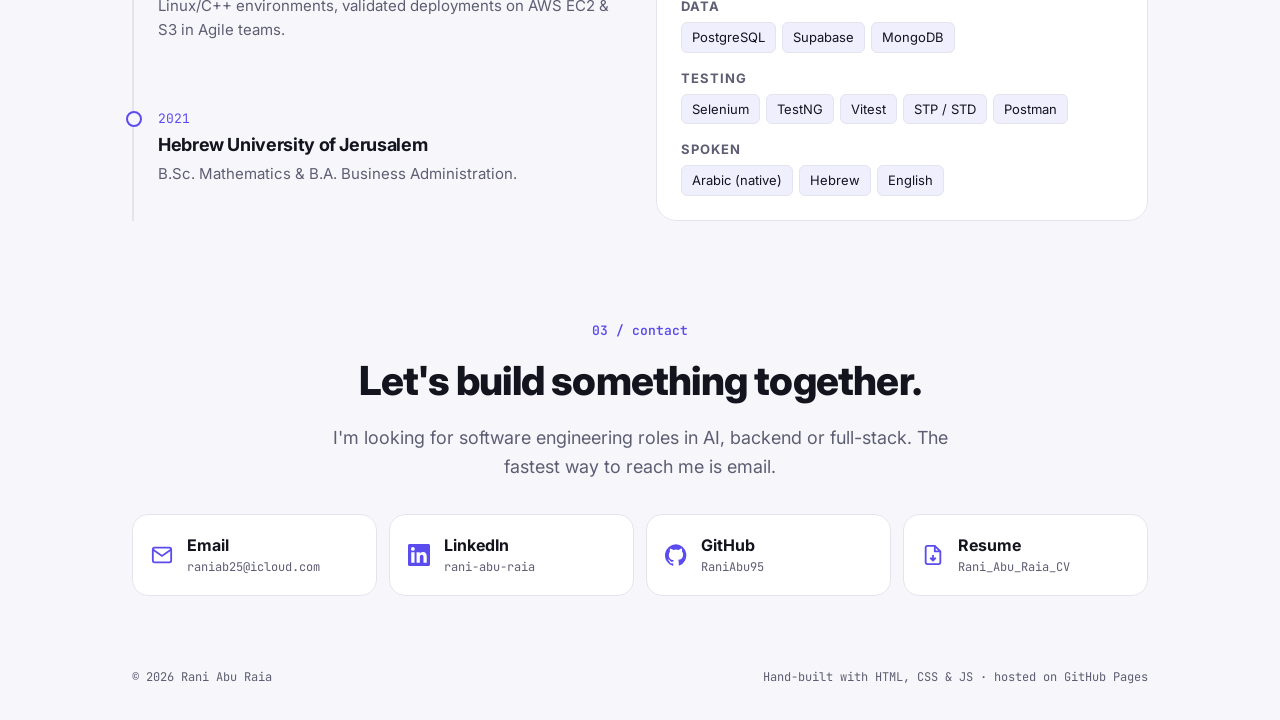
==== commit 6dde89c7: "Add GitHub link to Bank Management System project Co-Authored-By: Claude Opus 5.5 (1M context) <nore" ====
--- a/index.html
+++ b/index.html
@@ -194,6 +194,7 @@
           </div>
           <div class="p-links">
             <a class="btn primary sm" href="https://bank.rani-support.com/login" target="_blank" rel="noopener"><span lang="en">Live demo</span><span lang="he">לאתר החי</span> ↗</a>
+            <a class="btn sm" href="https://github.com/RaniAbu95/BANK" target="_blank" rel="noopener">GitHub ↗</a>
           </div>
         </div>
       </article>
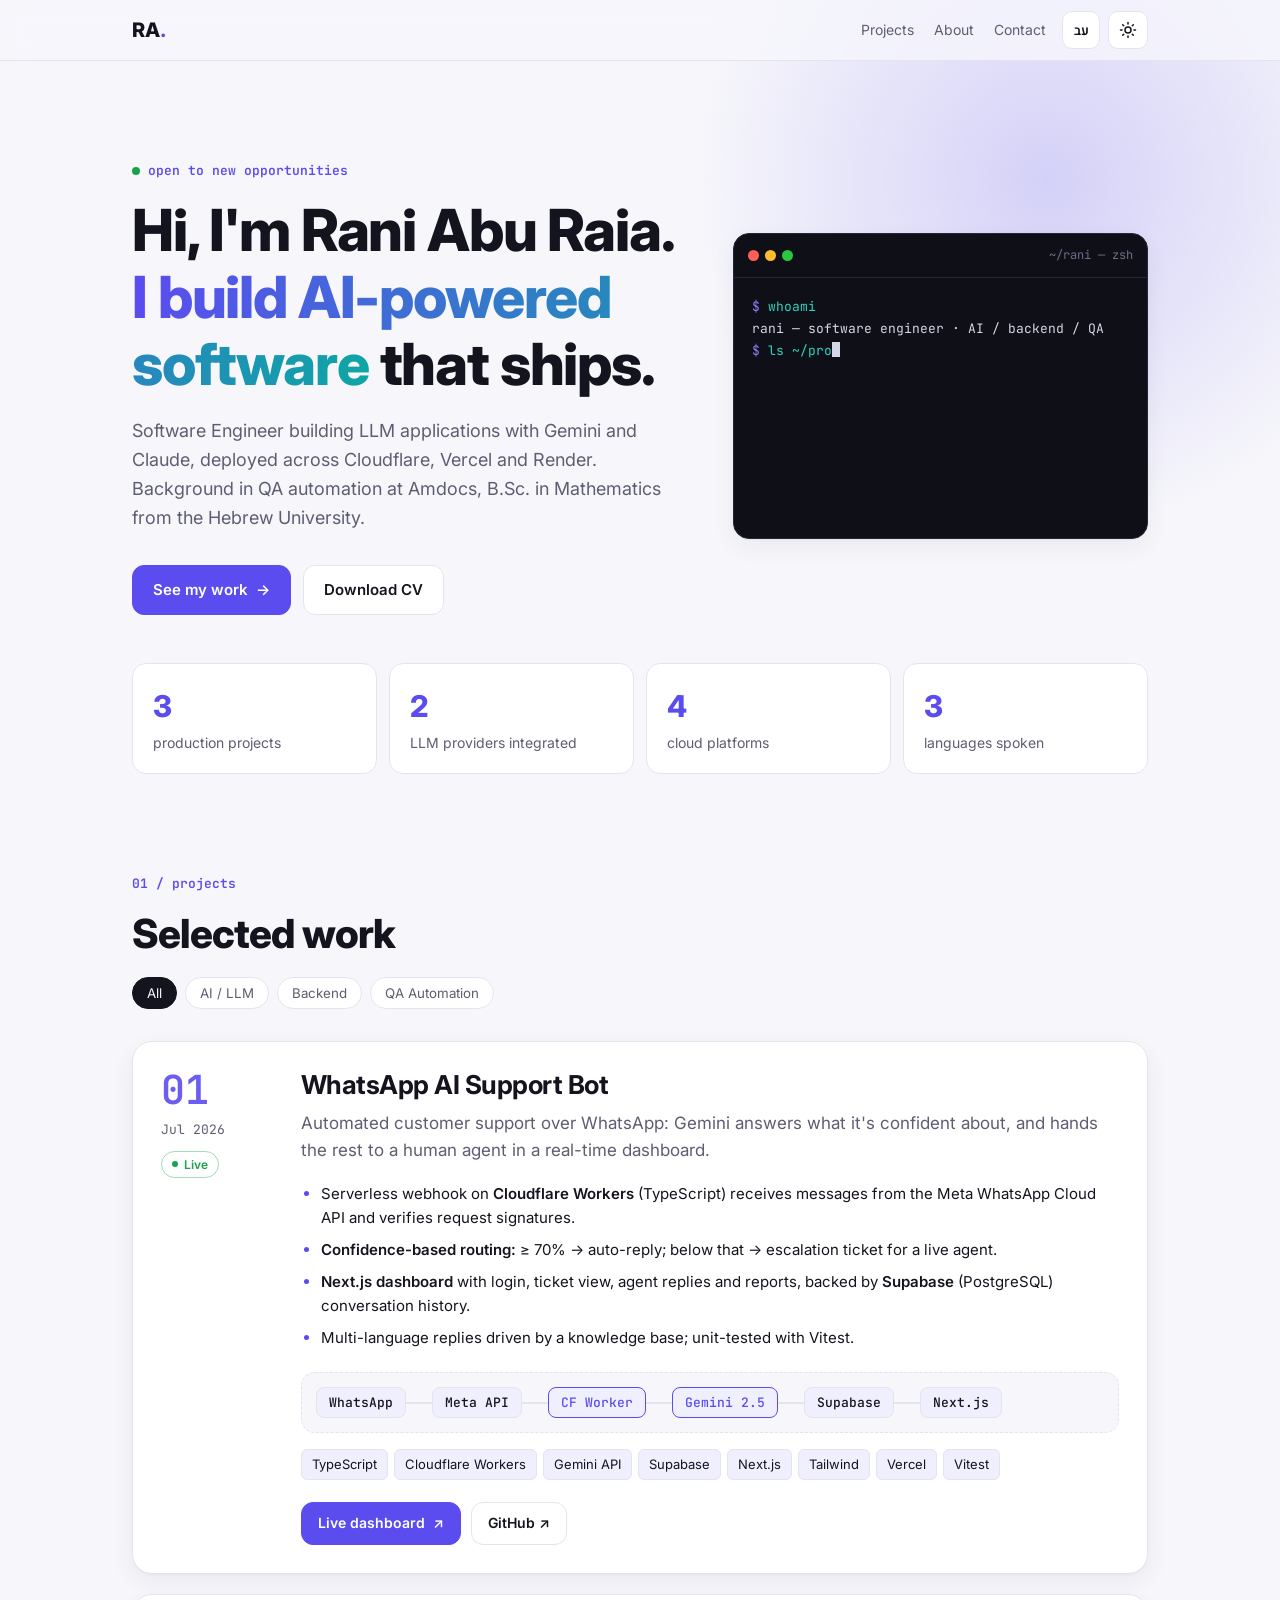
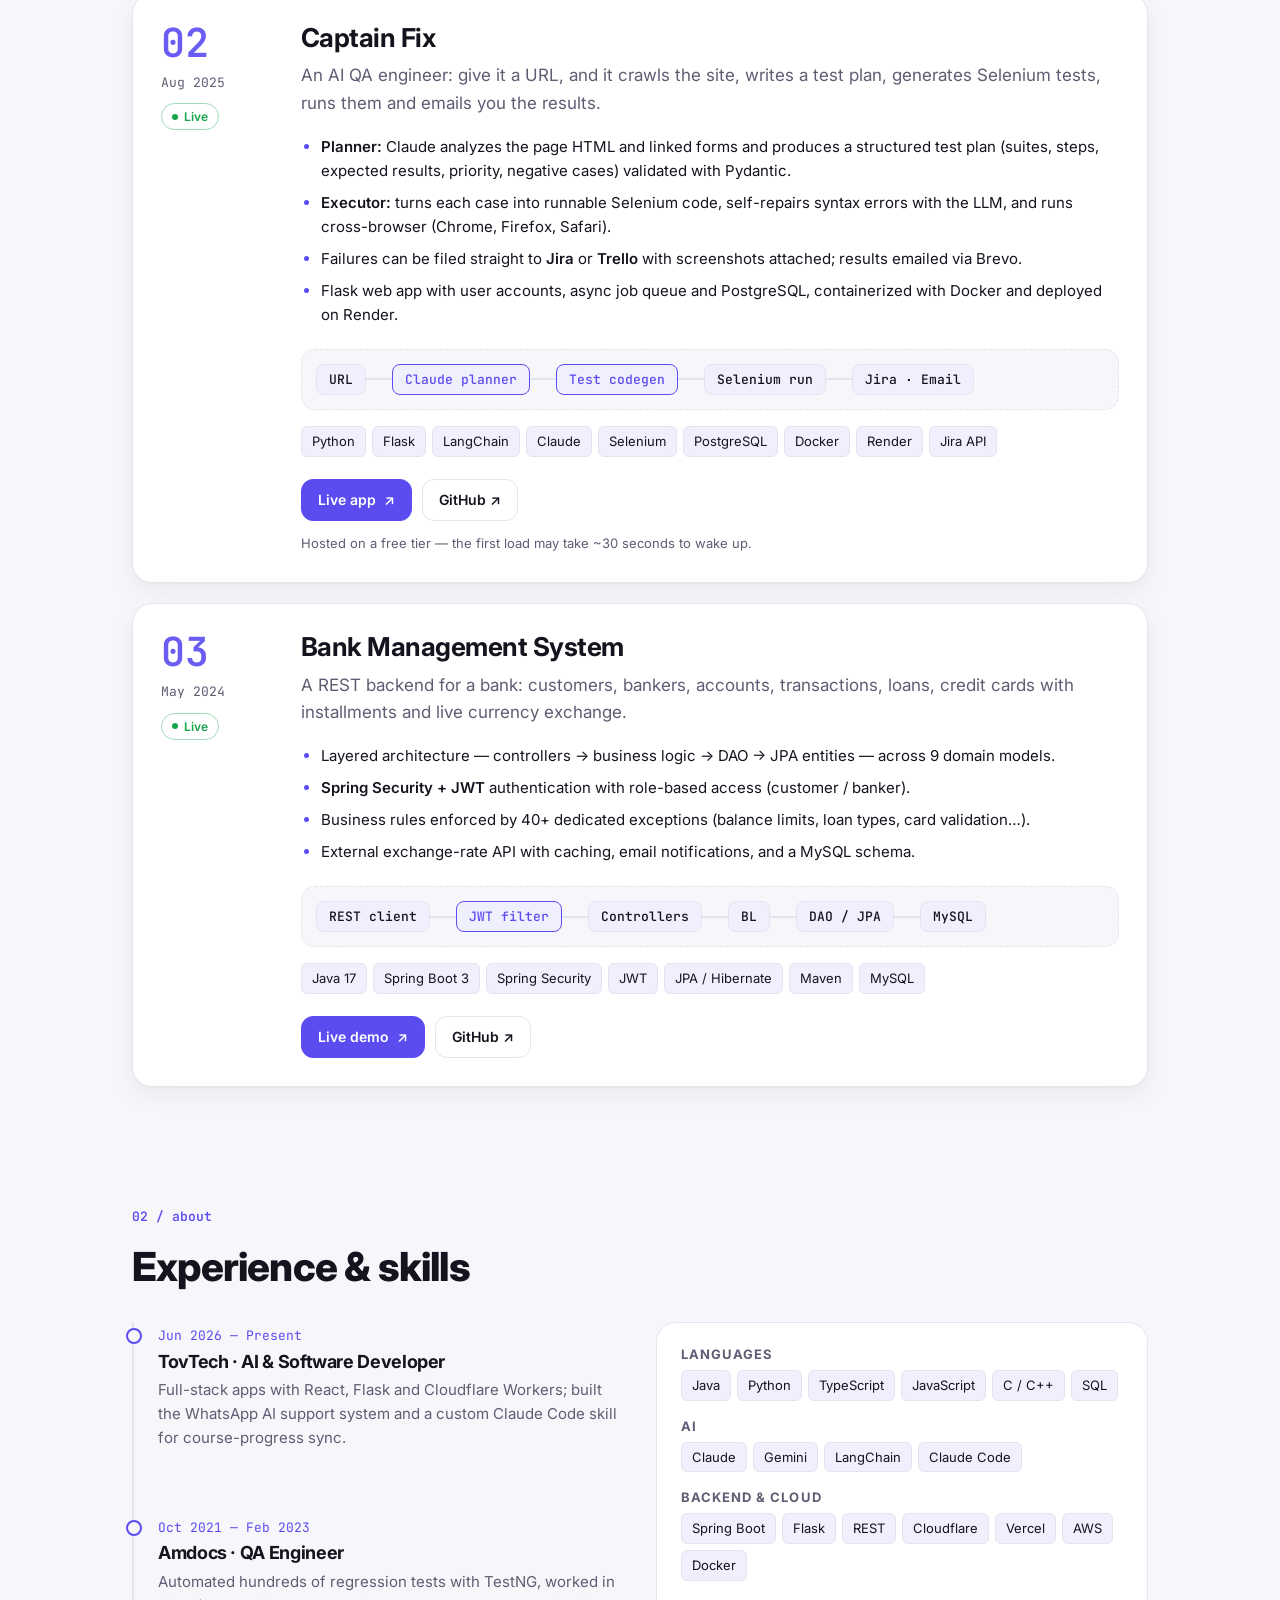
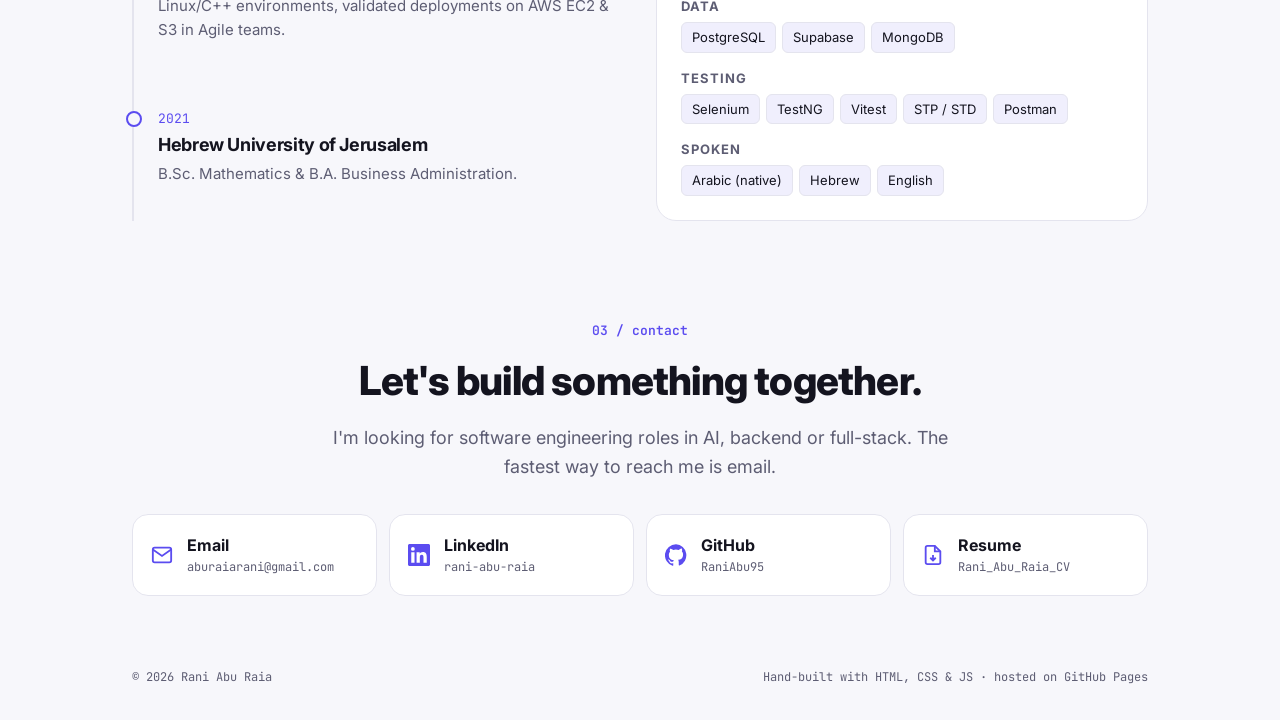
==== commit 5108a970: "Update contact email and add Open Graph image" ====
--- a/index.html
+++ b/index.html
@@ -8,6 +8,16 @@
   <meta property="og:title" content="Rani Abu Raia · Portfolio">
   <meta property="og:description" content="Software Engineer building LLM applications (Gemini, Claude), deployed across cloud platforms.">
   <meta property="og:type" content="website">
+  <meta property="og:url" content="https://rani-support.com/">
+  <meta property="og:site_name" content="Rani Abu Raia">
+  <meta property="og:image" content="https://rani-support.com/assets/og-image.png">
+  <meta property="og:image:width" content="1200">
+  <meta property="og:image:height" content="630">
+  <meta property="og:image:alt" content="Rani Abu Raia — I build AI-powered software. Software Engineer, LLM applications, QA Automation.">
+  <meta name="twitter:card" content="summary_large_image">
+  <meta name="twitter:title" content="Rani Abu Raia · Portfolio">
+  <meta name="twitter:description" content="Software Engineer building LLM applications (Gemini, Claude), deployed across cloud platforms.">
+  <meta name="twitter:image" content="https://rani-support.com/assets/og-image.png">
   <link rel="icon" href="data:image/svg+xml,<svg xmlns='http://www.w3.org/2000/svg' viewBox='0 0 64 64'><rect width='64' height='64' rx='14' fill='%236d5efc'/><text x='32' y='42' font-family='monospace' font-size='28' font-weight='700' fill='white' text-anchor='middle'>RA</text></svg>">
   <link rel="preconnect" href="https://fonts.googleapis.com">
   <link rel="preconnect" href="https://fonts.gstatic.com" crossorigin>
@@ -241,9 +251,9 @@
       <h2><span lang="en">Let's build something together.</span><span lang="he">בואו נבנה משהו ביחד.</span></h2>
       <p class="lead"><span lang="en">I'm looking for software engineering roles in AI, backend or full-stack. The fastest way to reach me is email.</span><span lang="he">אני מחפש תפקידי פיתוח תוכנה בתחומי AI, Backend או Full-stack. הדרך המהירה ביותר להשיג אותי היא במייל.</span></p>
       <div class="contact-links">
-        <a class="c-card" href="mailto:raniab25@icloud.com">
+        <a class="c-card" href="mailto:aburaiarani@gmail.com">
           <svg viewBox="0 0 24 24" width="22" height="22" fill="none" stroke="currentColor" stroke-width="2"><rect x="2" y="4" width="20" height="16" rx="2"/><path d="m22 6-10 7L2 6"/></svg>
-          <span><b>Email</b><small class="mono">raniab25@icloud.com</small></span>
+          <span><b>Email</b><small class="mono">aburaiarani@gmail.com</small></span>
         </a>
         <a class="c-card" href="https://www.linkedin.com/in/rani-abu-raia-162a55394/" target="_blank" rel="noopener">
           <svg viewBox="0 0 24 24" width="22" height="22" fill="currentColor"><path d="M20.45 20.45h-3.55v-5.57c0-1.33-.03-3.04-1.85-3.04-1.85 0-2.14 1.45-2.14 2.94v5.67H9.35V9h3.41v1.56h.05c.48-.9 1.64-1.85 3.37-1.85 3.6 0 4.27 2.37 4.27 5.46v6.28zM5.34 7.43a2.06 2.06 0 1 1 0-4.12 2.06 2.06 0 0 1 0 4.12zM7.12 20.45H3.56V9h3.56v11.45zM22.22 0H1.77C.79 0 0 .77 0 1.73v20.54C0 23.23.79 24 1.77 24h20.45c.98 0 1.78-.77 1.78-1.73V1.73C24 .77 23.2 0 22.22 0z"/></svg>
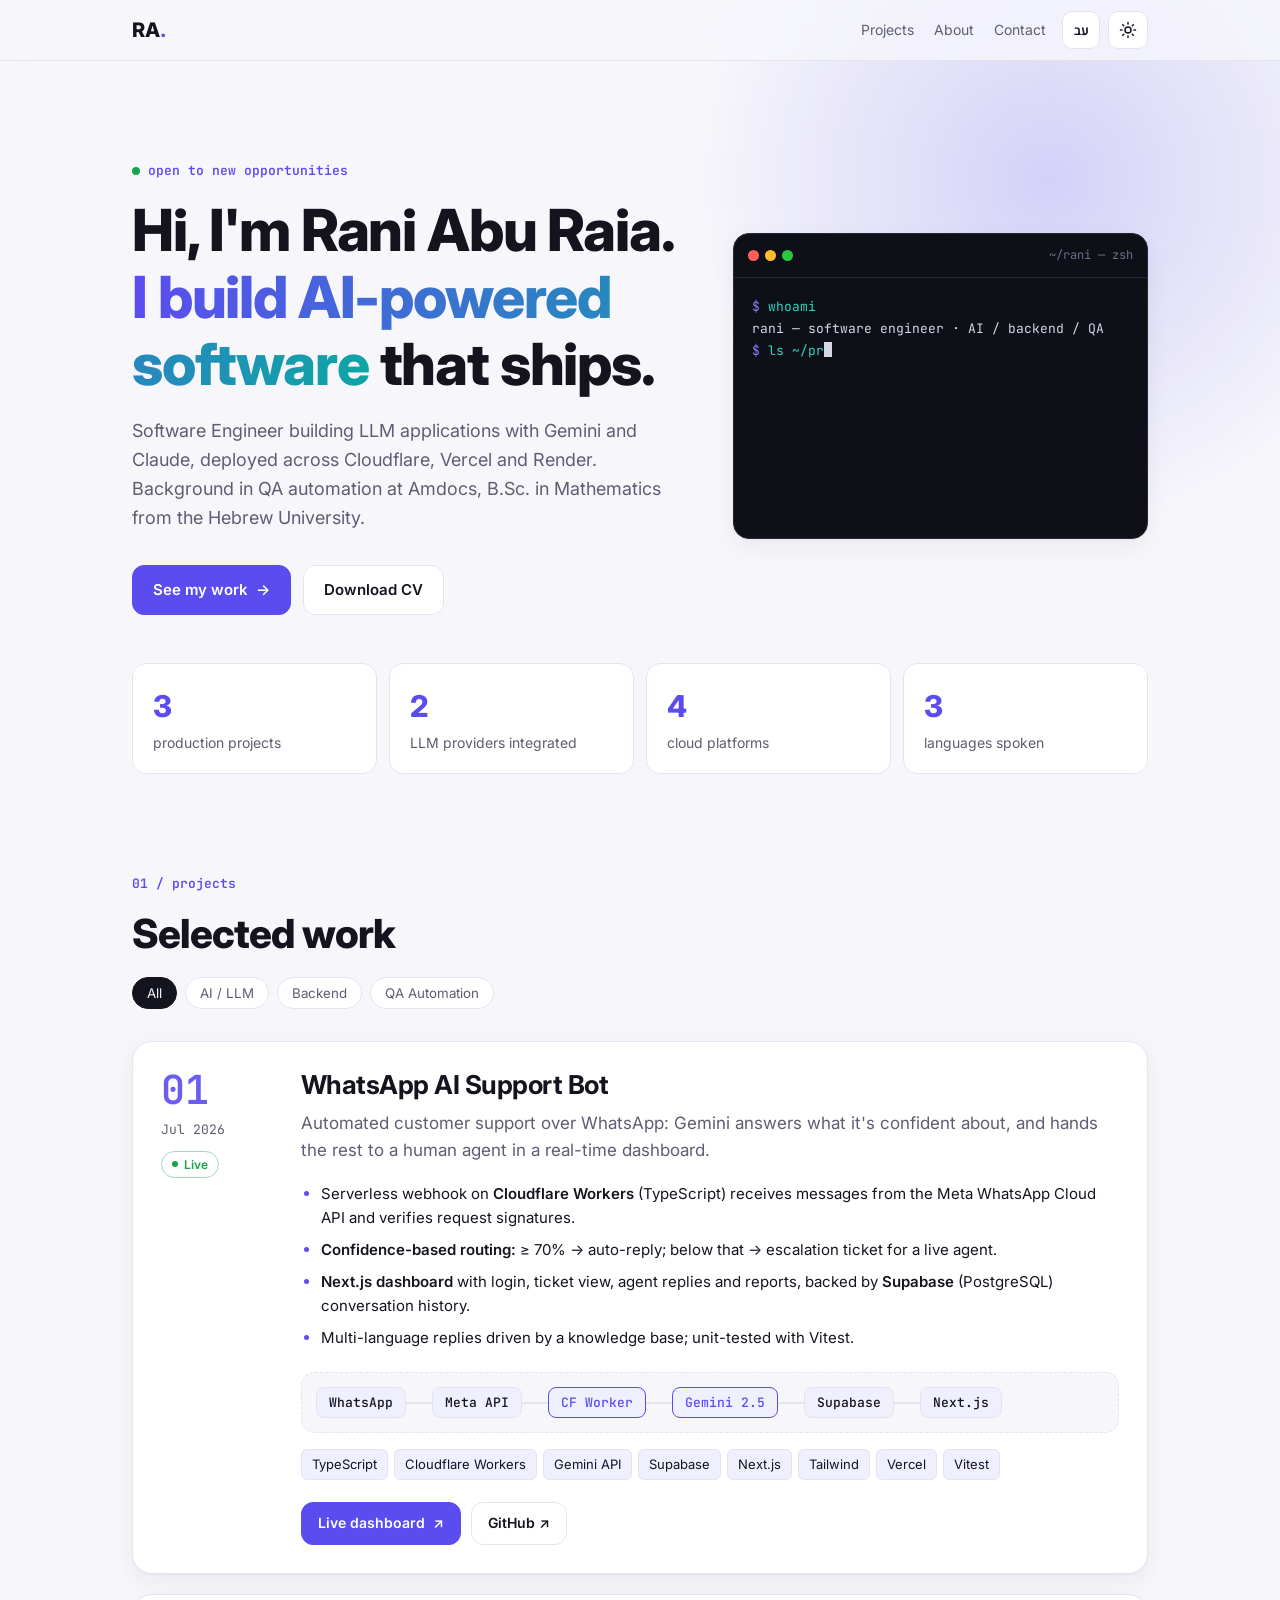
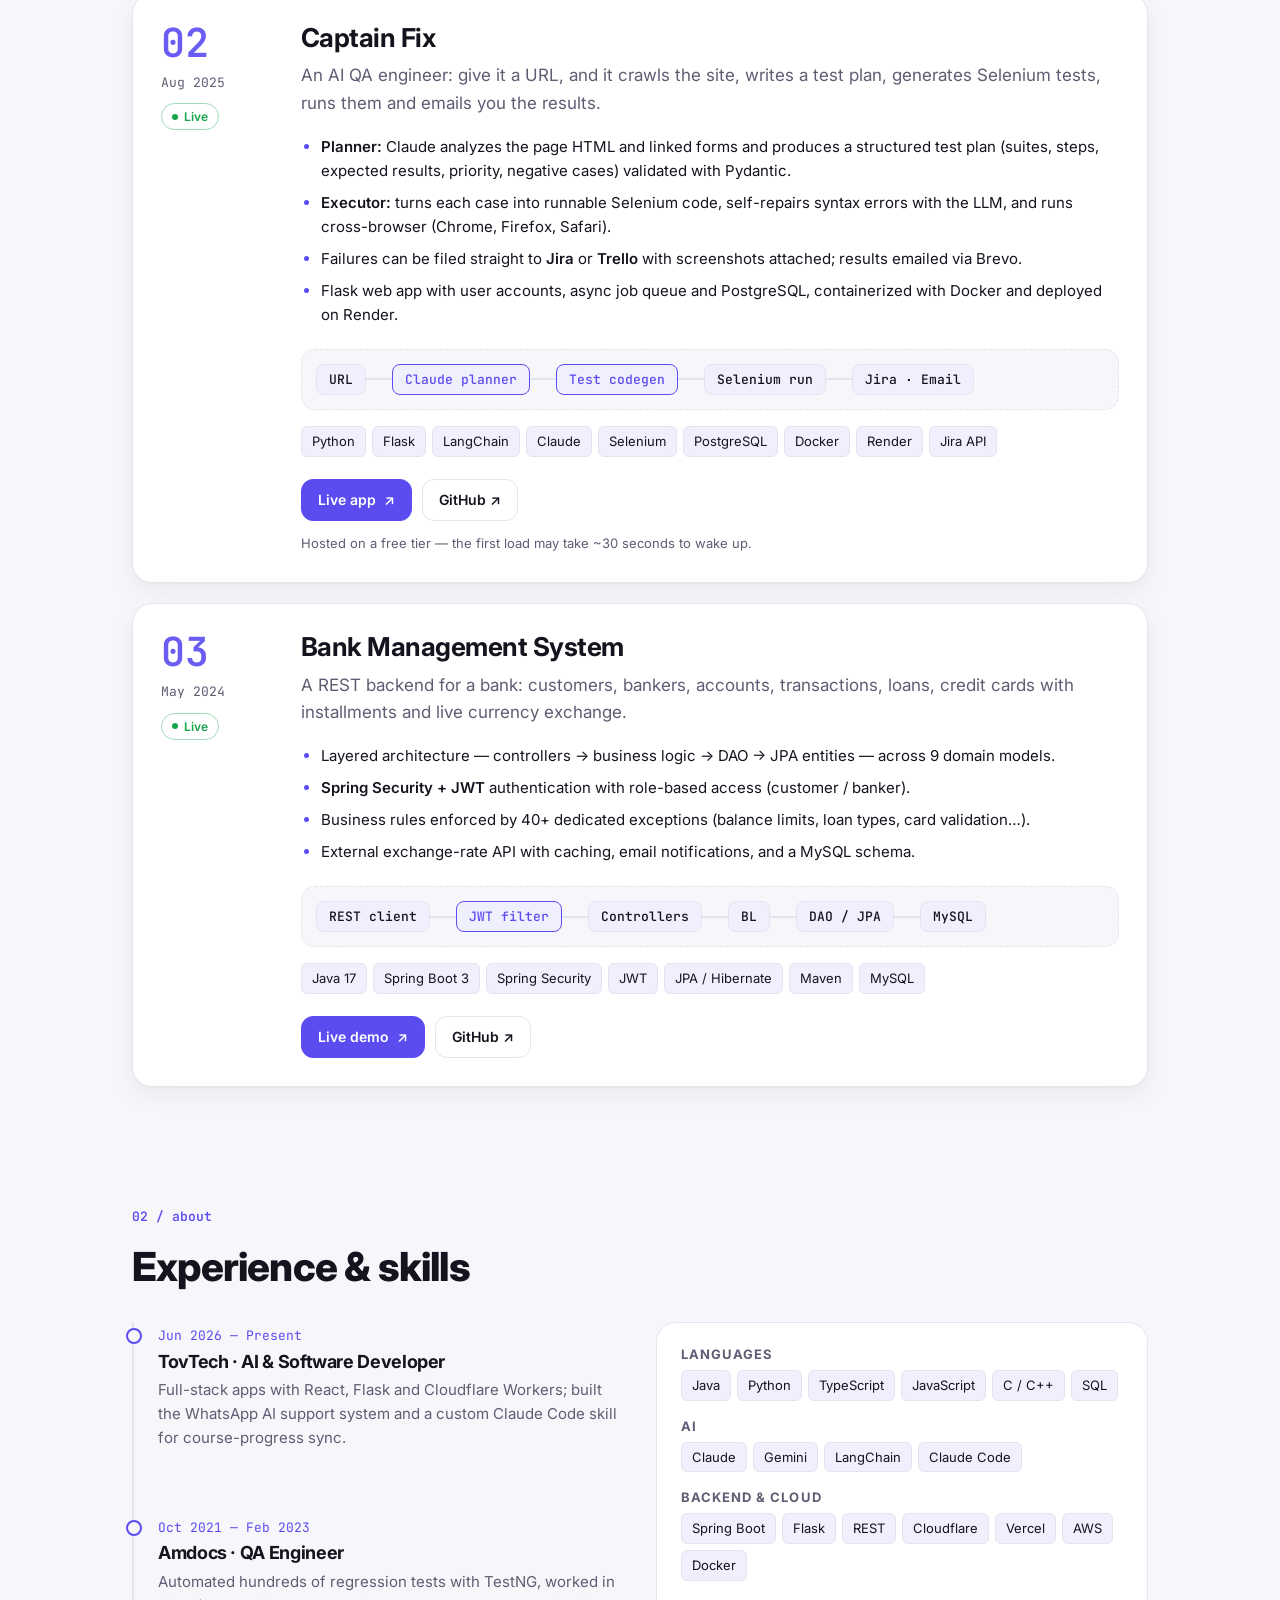
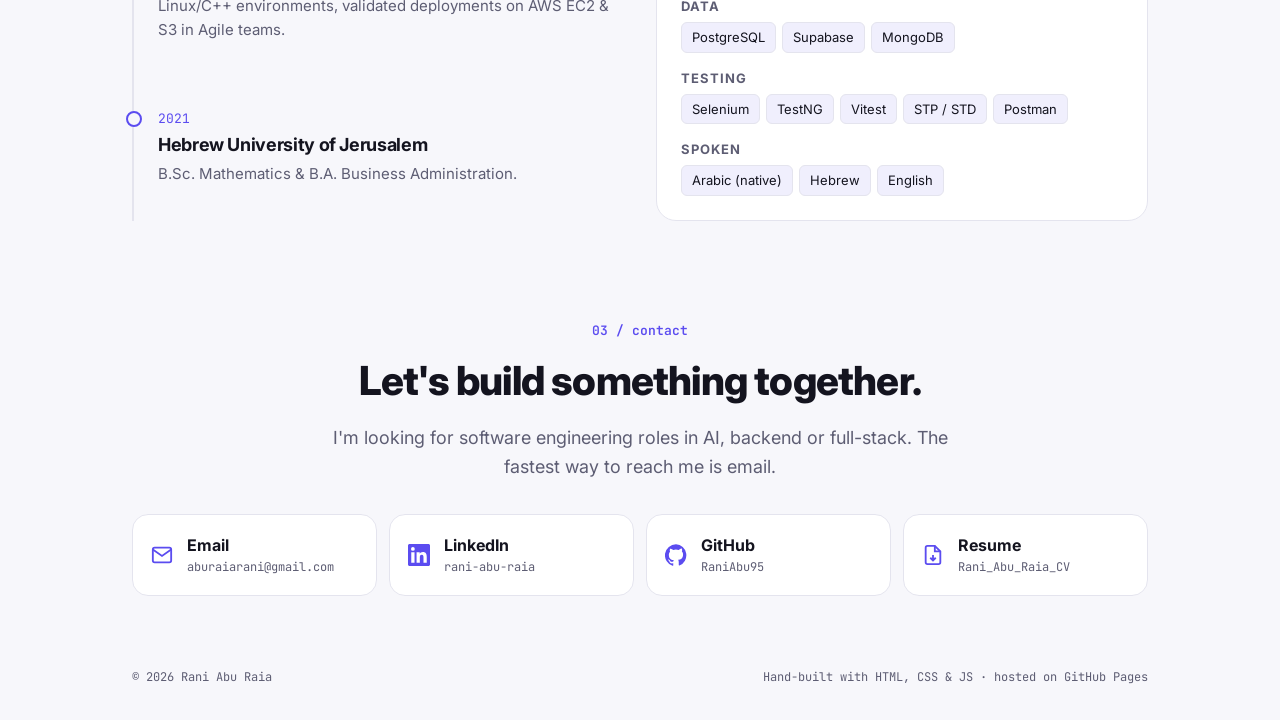
==== commit 2459b6d2: "Serve Hebrew or English CV based on interface language Add Hebrew CV PDF, update English CV, and swi" ====
--- a/index.html
+++ b/index.html
@@ -67,7 +67,7 @@
         </p>
         <div class="cta">
           <a class="btn primary" href="#projects"><span lang="en">See my work</span><span lang="he">לפרויקטים שלי</span> <span class="arrow">→</span></a>
-          <a class="btn" href="assets/Rani_Abu_Raia_CV.pdf" download><span lang="en">Download CV</span><span lang="he">הורדת קורות חיים</span></a>
+          <a class="btn" href="assets/Rani_Abu_Raia_CV.pdf" data-cv download><span lang="en">Download CV</span><span lang="he">הורדת קורות חיים</span></a>
         </div>
       </div>
 
@@ -263,9 +263,9 @@
           <svg viewBox="0 0 24 24" width="22" height="22" fill="currentColor"><path d="M12 .3a12 12 0 0 0-3.8 23.4c.6.1.8-.3.8-.6v-2c-3.3.7-4-1.6-4-1.6-.6-1.4-1.4-1.8-1.4-1.8-1-.7.1-.7.1-.7 1.2.1 1.8 1.2 1.8 1.2 1 1.8 2.8 1.3 3.5 1 .1-.8.4-1.3.7-1.6-2.7-.3-5.5-1.3-5.5-6 0-1.2.5-2.3 1.3-3.1-.2-.4-.6-1.6.1-3.2 0 0 1-.3 3.3 1.2a11.5 11.5 0 0 1 6 0C17.3 4.7 18.3 5 18.3 5c.7 1.6.3 2.8.1 3.2.8.8 1.3 1.9 1.3 3.2 0 4.6-2.8 5.6-5.5 5.9.4.4.8 1.1.8 2.2v3.3c0 .3.2.7.8.6A12 12 0 0 0 12 .3"/></svg>
           <span><b>GitHub</b><small class="mono">RaniAbu95</small></span>
         </a>
-        <a class="c-card" href="assets/Rani_Abu_Raia_CV.pdf" download>
+        <a class="c-card" href="assets/Rani_Abu_Raia_CV.pdf" data-cv download>
           <svg viewBox="0 0 24 24" width="22" height="22" fill="none" stroke="currentColor" stroke-width="2"><path d="M14 2H6a2 2 0 0 0-2 2v16a2 2 0 0 0 2 2h12a2 2 0 0 0 2-2V8z"/><path d="M14 2v6h6M12 18v-6M9 15l3 3 3-3"/></svg>
-          <span><b lang="en">Resume</b><b lang="he">קורות חיים</b><small class="mono">Rani_Abu_Raia_CV</small></span>
+          <span><b lang="en">Resume</b><b lang="he">קורות חיים</b><small class="mono" lang="en">Rani_Abu_Raia_CV</small><small class="mono" lang="he">Rani_Abu_Raia_CV_Hebrew</small></span>
         </a>
       </div>
     </section>
